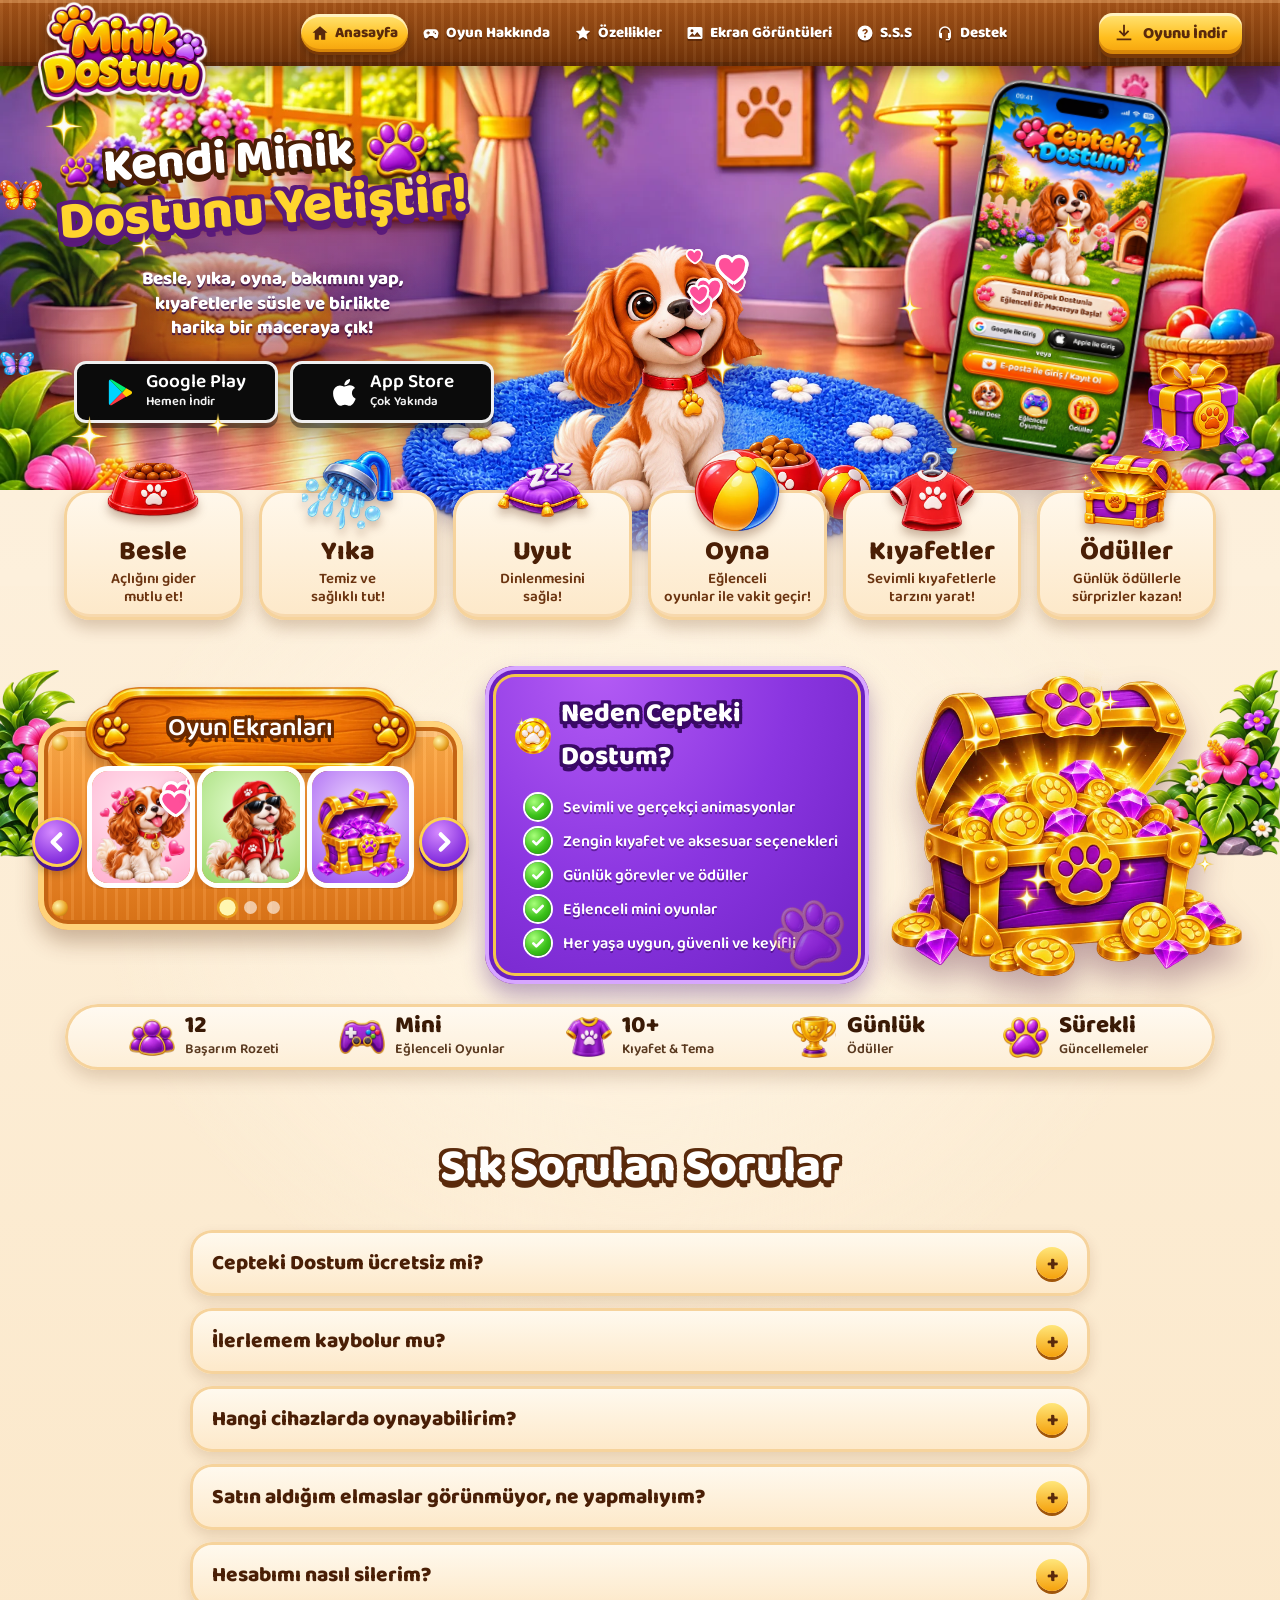
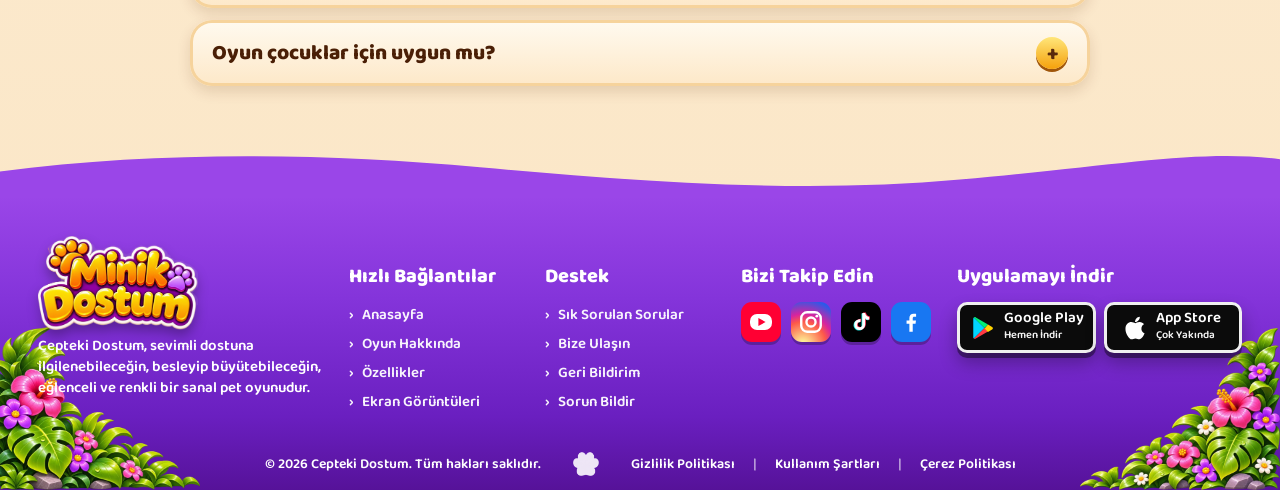
==== index.html @ 09ff892b "Cepteki Dostum tanıtım sitesini yayına al. Co-authored-by: Cursor <cursoragent@cursor.com>" ====
<!doctype html>
<html lang="tr">
<head>
<meta charset="utf-8">
<meta name="viewport" content="width=device-width, initial-scale=1, viewport-fit=cover">
<title>Cepteki Dostum – Kendi Minik Dostunu Yetiştir!</title>
<meta name="description" content="Cepteki Dostum: sevimli köpeğini besle, yıka, uyut, oyna; kıyafetlerle süsle, günlük ödüller kazan. Ücretsiz sanal evcil hayvan oyunu.">
<meta property="og:title" content="Cepteki Dostum – Kendi Minik Dostunu Yetiştir!">
<meta property="og:description" content="Besle, yıka, oyna, bakımını yap, kıyafetlerle süsle ve birlikte harika bir maceraya çık!">
<meta property="og:image" content="img/icon.png">
<meta name="theme-color" content="#84400f">
<link rel="icon" type="image/png" href="img/favicon.png">
<link rel="apple-touch-icon" href="img/apple-touch-icon.png">
<link rel="preload" href="fonts/Baloo2-ExtraBold.ttf" as="font" type="font/ttf" crossorigin>
<link rel="preload" href="img/room.webp" as="image">
<link rel="stylesheet" href="css/site.css">
</head>
<body data-page="home">
<header data-nav></header>

<main>
  <!-- ===== Kahraman ===== -->
  <section class="hero" id="anasayfa">
    <img class="fly" src="img/butterfly-orange.webp" alt="" style="top:22%;--t:24s">
    <img class="fly" src="img/butterfly-blue.webp" alt="" style="top:55%;--t:30s;--d:-13s;width:34px">
    <div class="wrap">
      <div class="hero-text">
        <h1 class="pop-in"><span class="l1 out"><img class="paw" src="img/st-paw.webp" alt="">Kendi Minik<img class="paws" src="img/st-paw.webp" alt=""></span><span class="l2 out">Dostunu Yetiştir!</span></h1>
        <p class="lead pop-in" style="--pd:.15s">Besle, yıka, oyna, bakımını yap,<br>kıyafetlerle süsle ve birlikte<br>harika bir maceraya çık!</p>
        <div class="stores pop-in" style="--pd:.3s" data-stores></div>
      </div>
      <div class="stage">
        <img class="rug pop-in" style="--pd:.1s" src="img/rug.webp" alt="">
        <div class="dog-w pop-in" style="--pd:.25s" data-depth="12" data-hearts><img class="dog" src="img/dog.webp" alt="Cepteki Dostum'un sevimli köpeği"></div>
        <img class="props pop-in" style="--pd:.4s" src="img/props.webp" alt="" data-depth="18">
        <div class="phone pm pop-in" style="--pd:.45s" data-depth="-10">
          <img class="scr on" src="img/ph-welcome.webp" alt="Cepteki Dostum karşılama ekranı">
          <img class="scr" src="img/ph-login.webp" alt="Giriş ekranı" loading="lazy">
          <img class="scr" src="img/ph-loading.webp" alt="Yükleme ekranı" loading="lazy">
          <img class="scr" src="img/ph-quests.webp" alt="Görevler ekranı" loading="lazy">
          <img class="scr" src="img/ph-daily.webp" alt="Günlük ödül ekranı" loading="lazy">
        </div>
        <img class="gift pop-in" style="--pd:.55s" src="img/gift.webp" alt="" data-depth="22">
        <i class="streak" style="right:3%;top:18%;--d:0s"></i><i class="streak" style="right:6%;top:40%;--d:1.2s"></i><i class="streak" style="right:1%;top:60%;--d:2.1s"></i>
      </div>
    </div>
    <div data-sparkles="8" style="position:absolute;inset:0;pointer-events:none;z-index:6"></div>
  </section>

  <div class="lower">
    <img class="deco l" src="img/deco-left.webp" alt="">
    <img class="deco r" src="img/deco-right.webp" alt="">

    <!-- ===== Özellikler ===== -->
    <section class="features" id="ozellikler">
      <div class="wrap">
        <article class="feat reveal" style="--rd:0s"><img src="img/f-feed.webp" alt=""><h3>Besle</h3><p>Açlığını gider<br>mutlu et!</p></article>
        <article class="feat reveal" style="--rd:.07s"><img src="img/f-wash.webp" alt=""><h3>Yıka</h3><p>Temiz ve<br>sağlıklı tut!</p></article>
        <article class="feat reveal" style="--rd:.14s"><img src="img/f-sleep.webp" alt=""><h3>Uyut</h3><p>Dinlenmesini<br>sağla!</p></article>
        <article class="feat reveal" style="--rd:.21s"><img src="img/f-play.webp" alt=""><h3>Oyna</h3><p>Eğlenceli<br>oyunlar ile vakit geçir!</p></article>
        <article class="feat reveal" style="--rd:.28s"><img src="img/f-outfit.webp" alt=""><h3>Kıyafetler</h3><p>Sevimli kıyafetlerle<br>tarzını yarat!</p></article>
        <article class="feat reveal" style="--rd:.35s"><img src="img/f-reward.webp" alt=""><h3>Ödüller</h3><p>Günlük ödüllerle<br>sürprizler kazan!</p></article>
      </div>
    </section>

    <!-- ===== Ekranlar + Neden + Sandık ===== -->
    <section class="mid" id="ekranlar">
      <div class="wrap">
        <div class="wood reveal">
          <i class="rivet" style="left:14px;top:14px"></i><i class="rivet" style="right:14px;top:14px"></i><i class="rivet" style="left:14px;bottom:14px"></i><i class="rivet" style="right:14px;bottom:14px"></i>
          <div class="wood-title"><span class="out">Oyun Ekranları</span></div>
          <div class="slider">
            <div class="slides">
              <div class="slide"><div class="card" style="--bg:radial-gradient(circle at 50% 35%,#ffe9f2,#ffb0cf)" data-hearts><img src="img/card-hearts.webp" alt="Mutlu dostun"></div></div>
              <div class="slide"><div class="card" style="--bg:radial-gradient(circle at 50% 35%,#e9ffd6,#9ad86a)"><img src="img/card-cool.webp" alt="Havalı kıyafetler"></div></div>
              <div class="slide"><div class="card" style="--bg:radial-gradient(circle at 50% 35%,#f0dcff,#9c4ff0)"><img src="img/card-gems.webp" alt="Elmas sandığı" style="object-position:50% 60%"></div></div>
              <div class="slide"><div class="card" style="--bg:radial-gradient(circle at 50% 35%,#fff3c8,#ffc23a)"><img src="img/props.webp" alt="Mama ve oyuncaklar" style="object-position:50% 70%"></div></div>
              <div class="slide"><div class="card" style="--bg:radial-gradient(circle at 50% 35%,#ffe2c8,#ff9a4a)"><img src="img/gift.webp" alt="Hediyeler" style="object-position:50% 60%"></div></div>
            </div>
          </div>
          <button class="arrow prev" aria-label="Önceki"></button><button class="arrow next" aria-label="Sonraki"></button>
          <div class="dots"></div>
        </div>
        <div class="why reveal" style="--rd:.12s" id="oyun">
          <h2 class="out"><img src="img/q-paw-on.webp" alt="">Neden Cepteki Dostum?</h2>
          <ul>
            <li><span class="check"></span>Sevimli ve gerçekçi animasyonlar</li>
            <li><span class="check"></span>Zengin kıyafet ve aksesuar seçenekleri</li>
            <li><span class="check"></span>Günlük görevler ve ödüller</li>
            <li><span class="check"></span>Eğlenceli mini oyunlar</li>
            <li><span class="check"></span>Her yaşa uygun, güvenli ve keyifli</li>
          </ul>
          <img class="bigpaw" src="img/st-paw.webp" alt="">
        </div>
        <div class="treasure reveal" style="--rd:.24s" data-coins>
          <div class="rays"></div>
          <img class="chest" src="img/big-chest.webp" alt="Altın ve elmas dolu sandık">
          <div data-sparkles="6" style="position:absolute;inset:0;z-index:3"></div>
        </div>
      </div>
    </section>

    <!-- ===== Sayılar ===== -->
    <section class="stats">
      <div class="bar reveal">
        <div class="stat"><img src="img/st-users.webp" alt=""><div><b>12</b><span>Başarım Rozeti</span></div></div>
        <div class="stat"><img src="img/st-games.webp" alt=""><div><b>Mini</b><span>Eğlenceli Oyunlar</span></div></div>
        <div class="stat"><img src="img/st-outfit.webp" alt=""><div><b>10+</b><span>Kıyafet &amp; Tema</span></div></div>
        <div class="stat"><img src="img/st-trophy.webp" alt=""><div><b>Günlük</b><span>Ödüller</span></div></div>
        <div class="stat"><img src="img/st-paw.webp" alt=""><div><b>Sürekli</b><span>Güncellemeler</span></div></div>
      </div>
    </section>

    <!-- ===== SSS ===== -->
    <section class="faq" id="sss">
      <div class="wrap">
        <h2 class="out reveal">Sık Sorulan Sorular</h2>
        <div class="faq-list">
          <div class="qa reveal"><button aria-expanded="false">Cepteki Dostum ücretsiz mi?<i>+</i></button><div class="ans"><div>Evet! Oyunu ücretsiz indirip oynayabilirsin. İstersen oyun içinden elmas paketleri satın alabilirsin; satın almak zorunlu değildir.</div></div></div>
          <div class="qa reveal"><button aria-expanded="false">İlerlemem kaybolur mu?<i>+</i></button><div class="ans"><div>Google, Apple veya e-posta ile giriş yaparsan ilerlemen buluta kaydedilir. Telefon değiştirsen bile aynı hesapla girince kaldığın yerden devam edersin.</div></div></div>
          <div class="qa reveal"><button aria-expanded="false">Hangi cihazlarda oynayabilirim?<i>+</i></button><div class="ans"><div>Cepteki Dostum iPhone, iPad ve Android telefon ile tabletlerde çalışır.</div></div></div>
          <div class="qa reveal"><button aria-expanded="false">Satın aldığım elmaslar görünmüyor, ne yapmalıyım?<i>+</i></button><div class="ans"><div>Oyunda Ayarlar &gt; Satın Alımları Geri Yükle'ye dokun. Sorun devam ederse <a href="destek.html">Destek</a> sayfasından bize yaz.</div></div></div>
          <div class="qa reveal"><button aria-expanded="false">Hesabımı nasıl silerim?<i>+</i></button><div class="ans"><div>Oyunda Ayarlar &gt; Hesabım &gt; Hesabımı Sil adımlarını izleyebilirsin. Ayrıntılar için <a href="hesap-silme.html">Hesap Silme</a> sayfasına bak.</div></div></div>
          <div class="qa reveal"><button aria-expanded="false">Oyun çocuklar için uygun mu?<i>+</i></button><div class="ans"><div>Oyun her yaşa uygun, şiddet içermeyen sevimli bir bakım oyunudur. Uygulama içi satın alımlar için ebeveyn denetimlerini telefon ayarlarından açabilirsin.</div></div></div>
        </div>
      </div>
    </section>
    <span id="indir"></span>
  </div>
</main>

<footer data-foot></footer>
<script src="js/site.js"></script>
<script>
document.querySelectorAll('.check').forEach((c) => { c.innerHTML = '<svg viewBox="0 0 24 24"><path fill="none" stroke="#fff" stroke-width="4" stroke-linecap="round" stroke-linejoin="round" d="m5 12.5 4.5 4.5L19 7.5"/></svg>'; });
document.querySelector('.arrow.prev').innerHTML = '<svg viewBox="0 0 24 24"><path fill="none" stroke="currentColor" stroke-width="4" stroke-linecap="round" stroke-linejoin="round" d="M15 5l-7 7 7 7"/></svg>';
document.querySelector('.arrow.next').innerHTML = '<svg viewBox="0 0 24 24"><path fill="none" stroke="currentColor" stroke-width="4" stroke-linecap="round" stroke-linejoin="round" d="m9 5 7 7-7 7"/></svg>';
</script>
</body>
</html>
---- css/site.css ----
/* Minik Dostum — tanıtım sitesi (tasarım görseline birebir). */
@font-face { font-family: 'Baloo'; font-weight: 800; font-display: swap; src: url(../fonts/Baloo2-ExtraBold.ttf) format('truetype'); }
@font-face { font-family: 'Baloo'; font-weight: 600; font-display: swap; src: url(../fonts/Baloo2-SemiBold.ttf) format('truetype'); }
:root { --brown: #6b3410; --brown2: #8a5a34; --purple: #7b2fd0; --shadow: 0 10px 24px rgba(90, 40, 5, .25); }
* { box-sizing: border-box; }
html { scroll-behavior: smooth; scroll-padding-top: 90px; }
html { overflow-x: hidden; } body { overflow-x: hidden; }
@supports (overflow: clip) { html { overflow-x: visible; } html, body { overflow-x: clip; } }
body { margin: 0; font-family: 'Baloo', system-ui, -apple-system, 'Segoe UI', sans-serif; font-weight: 600; color: var(--brown); overflow-x: hidden; -webkit-font-smoothing: antialiased;
  background: #fdf0dc; }
img { display: block; max-width: 100%; }
a { color: inherit; }
.wrap { width: min(1320px, 94vw); margin: 0 auto; position: relative; }
.out { color: #fff; --o: #4a1f06; --w: 3px;
  text-shadow: var(--w) 0 0 var(--o), calc(var(--w) * -1) 0 0 var(--o), 0 var(--w) 0 var(--o), 0 calc(var(--w) * -1) 0 var(--o), var(--w) var(--w) 0 var(--o), calc(var(--w) * -1) var(--w) 0 var(--o),
  var(--w) calc(var(--w) * -1) 0 var(--o), calc(var(--w) * -1) calc(var(--w) * -1) 0 var(--o), 0 calc(var(--w) * 2.2) 0 var(--o); }

/* ===== Üst menü ===== */
.nav { position: sticky; top: 0; z-index: 50; background: repeating-linear-gradient(90deg, rgba(255, 220, 170, .06) 0 3px, rgba(80, 30, 0, .07) 3px 9px), linear-gradient(#a8561a, #84400f 65%, #6c3009);
  box-shadow: 0 6px 16px rgba(60, 20, 0, .35), inset 0 -4px 0 rgba(0, 0, 0, .18), inset 0 3px 0 rgba(255, 200, 140, .35); }
.nav .wrap { display: flex; align-items: center; height: 66px; gap: 6px; }
.nav .logo-a { flex: none; width: 210px; height: 66px; position: relative; margin-right: 26px; }
.nav .logo { position: absolute; left: 0; top: 2px; width: 210px; filter: drop-shadow(0 6px 6px rgba(40, 10, 0, .45)); transition: transform .4s cubic-bezier(.34, 1.8, .64, 1); transform-origin: 30% 40%; animation: logoIn .9s cubic-bezier(.34, 1.56, .64, 1) backwards; }
.nav .logo-a:hover .logo { transform: rotate(-5deg) scale(1.07); }
.nav ul { display: flex; gap: 4px; list-style: none; margin: 0 auto; padding: 0; }
.nav li a { display: flex; align-items: center; gap: 8px; padding: 7px 16px; border-radius: 999px; text-decoration: none; color: #fff; font-size: 17px; font-weight: 800; white-space: nowrap;
  text-shadow: 0 2px 0 rgba(60, 20, 0, .55); transition: background .2s, transform .2s; }
.nav li a svg { width: 22px; height: 22px; flex: none; filter: drop-shadow(0 2px 0 rgba(60, 20, 0, .5)); }
.nav li a:hover { background: rgba(255, 230, 180, .16); transform: translateY(-2px); }
.nav li a.on { background: linear-gradient(#ffe67a, #ffbe1e 60%, #f5a10c); color: #5a2a0c; text-shadow: none; box-shadow: inset 0 3px 0 rgba(255, 255, 255, .55), inset 0 -3px 0 rgba(160, 80, 0, .35), 0 3px 0 #7a3a08, 0 6px 10px rgba(0, 0, 0, .25); }
.nav li a.on svg { filter: none; }
.btn-dl { display: inline-flex; align-items: center; gap: 8px; padding: 8px 22px; border-radius: 14px; text-decoration: none; font-size: 19px; font-weight: 800; color: #5a2a0c; white-space: nowrap;
  background: linear-gradient(#ffe67a, #ffbe1e 60%, #f5a10c); box-shadow: inset 0 3px 0 rgba(255, 255, 255, .55), inset 0 -4px 0 rgba(160, 80, 0, .35), 0 4px 0 #7a3a08, 0 8px 12px rgba(0, 0, 0, .3);
  transition: transform .2s; animation: pulse 2.4s ease-in-out infinite; }
.btn-dl svg { width: 22px; height: 22px; }
.btn-dl:hover { transform: translateY(-3px); }
.menu-btn { display: none; margin-left: 8px; width: 48px; height: 48px; border: 0; border-radius: 14px; background: rgba(255, 230, 180, .2); color: #fff; cursor: pointer; }
.menu-btn svg { width: 28px; height: 28px; }

/* ===== Kahraman ===== */
.hero { position: relative; height: clamp(520px, 40vw, 600px); background: #b78ad6 url(../img/room.webp) center bottom / cover no-repeat; overflow: hidden; }
.hero::after { content: ''; position: absolute; left: 0; right: 0; bottom: 0; height: 90px; background: linear-gradient(transparent, #fdf0dc 85%); pointer-events: none; z-index: 4; }
.hero::before { content: ''; position: absolute; inset: 0; background: radial-gradient(ellipse 40% 55% at 22% 45%, rgba(70, 20, 90, .35), transparent 70%); pointer-events: none; }
.hero .wrap { height: 100%; }
.hero-text { position: absolute; left: 1%; top: 9%; width: 40%; z-index: 6; }
.hero h1 { margin: 0; line-height: .95; transform: rotate(-4deg); transform-origin: left; font-size: clamp(40px, 4.2vw, 64px); }
.hero h1 .l1 { display: flex; align-items: center; gap: 10px; --w: 3px; }
.hero h1 .l1 .paw { width: .7em; animation: wiggle 2.4s ease-in-out infinite; filter: drop-shadow(0 3px 0 #4a1f06); }
.hero h1 .l1 .paws { width: 1.3em; margin-left: 4px; animation: wiggle 2.4s ease-in-out .6s infinite; filter: drop-shadow(0 3px 0 #4a1f06); }
.hero h1 .l2 { display: block; color: #ffd52e; --o: #5a1a7a; --w: 4px; font-size: 1.12em; margin-left: -.1em; background: linear-gradient(#fff36b, #ffc21a 60%, #ff9e0a); -webkit-background-clip: text; background-clip: text; position: relative; }
.hero p.lead { font-size: clamp(17px, 1.45vw, 22px); line-height: 1.32; margin: 22px 0 22px 6%; color: #fff; font-weight: 800; text-align: center; max-width: 82%;
  text-shadow: 0 2px 0 rgba(60, 15, 70, .85), 0 0 12px rgba(60, 15, 70, .6); }
.stores { display: flex; gap: 16px; flex-wrap: wrap; }
.hero .stores { margin-left: 2%; }
.store { display: inline-flex; align-items: center; gap: 12px; padding: 8px 22px 8px 16px; min-width: 190px; border-radius: 12px; background: #0b0b0b; color: #fff; text-decoration: none;
  border: 3px solid #f0f0f0; box-shadow: 0 5px 0 rgba(0, 0, 0, .4), 0 10px 18px rgba(0, 0, 0, .3); transition: transform .25s cubic-bezier(.34, 1.8, .64, 1); }
.store:hover { transform: translateY(-4px) scale(1.04); }
.store svg { width: 36px; height: 36px; flex: none; }
.store b { display: block; font-size: 24px; line-height: 1; font-weight: 600; }
.store small { display: block; font-size: 16px; font-weight: 600; opacity: .95; }

.stage { position: absolute; left: 22%; right: 0; top: 0; bottom: 0; }
.rug { position: absolute; left: 6%; width: 58%; bottom: 7%; z-index: 1; filter: drop-shadow(0 8px 10px rgba(40, 20, 80, .35)); }
.dog-w { position: absolute; left: 25%; width: 23%; bottom: 13%; z-index: 3; }
.dog-w .dog { width: 100%; animation: dogBob 3s ease-in-out infinite; transform-origin: 50% 100%; filter: drop-shadow(0 16px 12px rgba(60, 20, 40, .35)); }
.props { position: absolute; left: 44%; width: 18%; bottom: 11%; z-index: 4; animation: bob 3.4s ease-in-out .5s infinite; filter: drop-shadow(0 8px 6px rgba(60, 20, 0, .3)); }
.heart { position: absolute; color: #ff4f9a; pointer-events: none; animation: heartUp 3.2s ease-in infinite; filter: drop-shadow(0 0 0 #fff) drop-shadow(0 3px 3px rgba(150, 0, 60, .3)); z-index: 5; }
.heart svg { width: 100%; height: 100%; stroke: #fff; stroke-width: 2px; }
.phone { position: absolute; right: 13%; top: 7%; width: 19%; aspect-ratio: 9 / 18.5; border-radius: 34px; padding: 8px; z-index: 5;
  background: linear-gradient(145deg, #e6e6ee, #9a9aa8 40%, #ffffff 55%, #8a8a98); box-shadow: 0 30px 40px rgba(40, 10, 40, .45); animation: phoneFloat 5s ease-in-out infinite; }
.phone::before { content: ''; position: absolute; top: 15px; left: 50%; width: 32%; height: 15px; margin-left: -16%; border-radius: 999px; background: #000; z-index: 3; }
.phone .screen { position: relative; width: 100%; height: 100%; border-radius: 27px; overflow: hidden; background: #000; border: 4px solid #111; }
.phone .shine { position: absolute; inset: 8px; border-radius: 27px; background: linear-gradient(115deg, rgba(255, 255, 255, .3), transparent 32%); pointer-events: none; z-index: 4; }
.scr { position: absolute; inset: 0; opacity: 0; transition: opacity .8s; background: url(../img/room.webp) 54% 100% / auto 100%; }
.scr.on { opacity: 1; }
.scr .top { position: absolute; left: 5%; right: 5%; top: 7%; display: flex; gap: 4%; }
.scr .top i { flex: 1; height: 15px; border-radius: 999px; background: linear-gradient(#a35a1e, #6f3510); box-shadow: inset 0 0 0 2px #ffc85a; }
.scr .top i:first-child { flex: .5; background: linear-gradient(#5aa8ff, #2a6ad0); }
.scr .sdog { position: absolute; left: 22%; width: 56%; top: 30%; animation: dogBob 3s ease-in-out infinite; }
.scr .side { position: absolute; top: 18%; display: grid; gap: 6px; }
.scr .side.l { left: 4%; } .scr .side.r { right: 4%; }
.scr .side i { width: 28px; height: 28px; border-radius: 9px; background: #fff8e8 center / 80% no-repeat; box-shadow: 0 0 0 2px #e8862a; }
.scr .needs { position: absolute; left: 4%; right: 4%; bottom: 19%; display: grid; grid-template-columns: repeat(4, 1fr); gap: 3%; }
.scr .needs i { height: 22px; border-radius: 8px; background: #fff8e8; box-shadow: inset 0 -8px 0 var(--c); }
.scr .acts { position: absolute; left: 4%; right: 4%; bottom: 7%; display: grid; grid-template-columns: repeat(4, 1fr); gap: 3%; }
.scr .acts i { aspect-ratio: 1.1; border-radius: 10px; background: var(--c) center / 72% no-repeat; box-shadow: inset 0 -3px 0 rgba(0, 0, 0, .25), 0 0 0 2px #fff; }
.scr .bar { position: absolute; left: 0; right: 0; bottom: 0; height: 6%; background: linear-gradient(#a35a1e, #6f3510); }
.scr.alt { background: radial-gradient(#b36cf5, #4a1590); }
.scr.alt img { position: absolute; left: 10%; width: 80%; top: 30%; animation: bob 2.6s ease-in-out infinite; }
.gift { position: absolute; right: 1%; bottom: 13%; width: 11%; z-index: 5; animation: giftWiggle 3.2s ease-in-out infinite; transform-origin: 50% 90%; filter: drop-shadow(0 12px 10px rgba(60, 10, 60, .35)); }
.fly { position: absolute; width: 42px; z-index: 6; pointer-events: none; animation: flyAcross var(--t, 20s) linear var(--d, 0s) infinite; }
.sparkle { position: absolute; width: 26px; pointer-events: none; z-index: 6; animation: twinkle var(--t, 2.4s) ease-in-out var(--d, 0s) infinite; }
.streak { position: absolute; width: 70px; height: 10px; border-radius: 999px; background: linear-gradient(90deg, transparent, #fff6b0, #ffd23a); transform: rotate(-35deg); opacity: 0; animation: streak 3s ease-out var(--d) infinite; z-index: 5; pointer-events: none; }

/* ===== Alt bölüm zemini ===== */
.lower { position: relative; background: radial-gradient(ellipse 60% 50% at 50% 30%, #fff6e6, transparent 70%), linear-gradient(#fdf0dc, #fbe7c8); padding-bottom: 60px; }
.lower .deco { position: absolute; pointer-events: none; z-index: 1; animation: sway 6s ease-in-out infinite; }
.lower .deco.l { left: -40px; top: 120px; width: 230px; transform-origin: 0 100%; }
.lower .deco.r { right: -40px; top: 120px; width: 230px; transform-origin: 100% 100%; animation-delay: -3s; }

/* ===== Özellik kartları ===== */
.features { position: relative; z-index: 7; margin-top: -78px; }
.features .wrap { display: grid; grid-template-columns: repeat(6, 1fr); gap: 16px; width: min(1280px, 90vw); }
.feat { position: relative; padding: 48px 10px 14px; text-align: center; border-radius: 26px; background: linear-gradient(#fff8ec, #fde8c8);
  box-shadow: inset 0 0 0 3px #f6d39c, inset 0 -6px 0 rgba(220, 150, 60, .2), 0 8px 16px rgba(90, 40, 5, .22); transition: transform .35s cubic-bezier(.34, 1.8, .64, 1), box-shadow .3s; }
.feat:hover { transform: translateY(-10px) rotate(-1.5deg); box-shadow: inset 0 0 0 3px #ffb43a, 0 18px 28px rgba(90, 40, 5, .3); }
.feat img { position: absolute; left: 50%; top: -42px; width: 92px; height: 84px; object-fit: contain; transform: translateX(-50%); filter: drop-shadow(0 6px 5px rgba(80, 30, 0, .3)); transition: transform .4s cubic-bezier(.34, 1.8, .64, 1); }
.feat:nth-child(odd) img { animation: bob 3s ease-in-out infinite; }
.feat:nth-child(even) img { animation: bob 3s ease-in-out -1.5s infinite; }
.feat:hover img { transform: translateX(-50%) scale(1.2) rotate(-8deg); }
.feat h3 { margin: 0; font-size: 27px; line-height: 1.05; color: #4a1f06; }
.feat p { margin: 4px 0 0; font-size: 15px; line-height: 1.2; color: #6b3410; }

/* ===== Ekranlar + Neden + Sandık ===== */
.mid { position: relative; z-index: 3; padding: 50px 0 16px; }
.mid .wrap { display: grid; grid-template-columns: 1.03fr .93fr .85fr; gap: 22px; align-items: center; width: min(1360px, 94vw); }
.wood { position: relative; padding: 44px 22px 16px; border-radius: 30px;
  background: repeating-linear-gradient(90deg, rgba(255, 220, 170, .1) 0 3px, rgba(120, 50, 0, .06) 3px 11px), linear-gradient(#ffb04e, #f08a2a 60%, #db7418);
  box-shadow: inset 0 0 0 6px #ffd27a, inset 0 0 0 10px #c46514, inset 0 6px 0 10px rgba(255, 255, 255, .25), 0 12px 22px rgba(90, 40, 5, .3); }
.wood .rivet { position: absolute; width: 16px; height: 16px; border-radius: 50%; background: radial-gradient(circle at 35% 35%, #fff6b0, #e8a020 60%, #9a5a08); }
.wood-title { position: absolute; left: 50%; top: -34px; width: min(420px, 78%); aspect-ratio: 900 / 234; transform: translateX(-50%); background: url(../img/sign.webp) center / 100% 100% no-repeat;
  display: flex; align-items: center; justify-content: center; filter: drop-shadow(0 6px 6px rgba(80, 30, 0, .3)); }
.wood-title span { font-size: clamp(22px, 2vw, 30px); color: #fff; --o: #6a2a00; padding-bottom: 4px; }
.slider { position: relative; overflow: hidden; border-radius: 18px; margin: 0 26px; }
.slides { display: flex; transition: transform .6s cubic-bezier(.65, 0, .35, 1); }
.slide { flex: 0 0 33.333%; padding: 6px; }
.slide .card { aspect-ratio: 4 / 4.6; border-radius: 16px; overflow: hidden; position: relative; box-shadow: 0 0 0 5px #fff, 0 6px 10px rgba(80, 30, 0, .3); background: var(--bg); display: flex; align-items: flex-end; justify-content: center; }
.slide .card img { width: 92%; height: 92%; object-fit: contain; object-position: 50% 100%; transition: transform .4s cubic-bezier(.34, 1.8, .64, 1); }
.slide .card:hover img { transform: scale(1.08) rotate(-3deg); }
.arrow { position: absolute; top: 46%; width: 50px; height: 50px; border: 0; border-radius: 50%; cursor: pointer; z-index: 3; color: #fff;
  background: radial-gradient(circle at 40% 30%, #d58aff, #8a35e0 60%, #6a1fc0); box-shadow: inset 0 0 0 3px #ffd34d, 0 4px 0 #4a1590, 0 6px 10px rgba(0, 0, 0, .25); transition: transform .2s; display: grid; place-items: center; }
.arrow:hover { transform: scale(1.12); }
.arrow svg { width: 26px; height: 26px; }
.arrow.prev { left: -6px; } .arrow.next { right: -6px; }
.dots { display: flex; justify-content: center; gap: 10px; margin-top: 12px; }
.dots button { width: 13px; height: 13px; border: 0; border-radius: 50%; padding: 0; background: rgba(255, 255, 255, .6); cursor: pointer; transition: transform .2s, background .2s; }
.dots button.on { background: #fff6b0; box-shadow: 0 0 0 2px #e8a020; transform: scale(1.25); }

.why { position: relative; padding: 26px 30px 24px; border-radius: 30px; color: #fff; overflow: hidden;
  background: radial-gradient(ellipse at 30% 0%, #b45cf5, #8a35e0 50%, #6a1fc0);
  box-shadow: inset 0 0 0 4px #d7a6ff, inset 0 0 0 8px #6a1fc0, inset 0 0 0 11px #f4c64a, 0 12px 22px rgba(70, 20, 120, .35); }
.why h2 { display: flex; align-items: center; justify-content: center; gap: 10px; margin: 0 0 12px; font-size: clamp(24px, 2.1vw, 32px); --o: #3a0a66; }
.why h2 img { width: 36px; animation: wiggle 2.6s ease-in-out infinite; }
.why ul { list-style: none; margin: 0; padding: 0 0 0 10px; }
.why li { display: flex; align-items: center; gap: 12px; padding: 4px 0; font-size: clamp(16px, 1.35vw, 20px); text-shadow: 0 2px 0 rgba(50, 0, 90, .5); }
.check { flex: none; width: 26px; height: 26px; border-radius: 50%; display: grid; place-items: center; background: radial-gradient(circle at 35% 30%, #a8ff7a, #3cc21a 55%, #1f8f08); box-shadow: 0 0 0 2px #fff, 0 2px 0 rgba(0, 0, 0, .3); }
.check svg { width: 16px; height: 16px; }
.why .bigpaw { position: absolute; right: 22px; bottom: 16px; width: 74px; opacity: .3; transform: rotate(-18deg); animation: wiggle 4s ease-in-out infinite; }
.treasure { position: relative; justify-self: center; width: 100%; }
.treasure .chest { width: 100%; position: relative; z-index: 2; filter: drop-shadow(0 18px 16px rgba(80, 20, 60, .35)); animation: chestShake 4.5s ease-in-out infinite; transform-origin: 50% 90%; }
.treasure .rays { position: absolute; left: 10%; right: 10%; top: -5%; aspect-ratio: 1; border-radius: 50%; z-index: 1;
  background: conic-gradient(rgba(255, 220, 90, 0) 0 8deg, rgba(255, 220, 90, .45) 8deg 16deg, rgba(255, 220, 90, 0) 16deg 30deg);
  -webkit-mask: radial-gradient(circle, #000 18%, transparent 68%); mask: radial-gradient(circle, #000 18%, transparent 68%); animation: spin 18s linear infinite; }
.coin-pop { position: absolute; width: 40px; z-index: 3; opacity: 0; animation: coinUp 2.6s ease-out var(--d) infinite; }

/* ===== Sayılar ===== */
.stats { position: relative; z-index: 3; padding: 10px 0 40px; }
.stats .bar { display: grid; grid-template-columns: repeat(5, 1fr); gap: 8px; width: min(1150px, 90vw); margin: 0 auto; padding: 10px 34px; border-radius: 999px;
  background: linear-gradient(#fffaf2, #fdeed6); box-shadow: inset 0 0 0 3px #f6d39c, 0 8px 18px rgba(90, 40, 5, .18); }
.stat { display: flex; align-items: center; justify-content: center; gap: 10px; }
.stat img { width: 46px; height: 42px; object-fit: contain; transition: transform .4s cubic-bezier(.34, 1.8, .64, 1); }
.stat:hover img { transform: scale(1.25) rotate(-10deg); }
.stat b { display: block; font-size: 24px; line-height: 1; color: #3a1a06; font-weight: 800; }
.stat span { display: block; font-size: 14px; color: #5a3a20; }

/* ===== SSS ===== */
.faq { position: relative; z-index: 3; padding: 20px 0 50px; }
.faq h2, .page h1 { text-align: center; font-size: clamp(34px, 3.6vw, 50px); margin: 0 0 26px; --o: #5a2a0c; }
.faq-list { max-width: 900px; margin: 0 auto; display: grid; gap: 12px; }
.qa { border-radius: 22px; background: linear-gradient(#fffaf0, #fde8c8); box-shadow: inset 0 0 0 3px #f6d39c, 0 6px 14px rgba(90, 40, 5, .14); overflow: hidden; }
.qa button { width: 100%; display: flex; align-items: center; gap: 14px; padding: 16px 22px; border: 0; background: none; cursor: pointer; font: inherit; font-size: 21px; color: #4a1f06; text-align: left; font-weight: 800; }
.qa button i { margin-left: auto; flex: none; width: 32px; height: 32px; border-radius: 50%; display: grid; place-items: center; background: linear-gradient(#ffe67a, #f5a10c); box-shadow: 0 3px 0 #a0560a; transition: transform .35s; font-style: normal; color: #5a2a0c; }
.qa.open button i { transform: rotate(45deg); }
.qa .ans { display: grid; grid-template-rows: 0fr; transition: grid-template-rows .4s ease; }
.qa.open .ans { grid-template-rows: 1fr; }
.qa .ans > div { overflow: hidden; padding: 0 22px; font-size: 18px; line-height: 1.5; color: var(--brown2); }
.qa.open .ans > div { padding-bottom: 18px; }

/* ===== Alt kısım ===== */
.foot { position: relative; color: #fff; background: linear-gradient(#9a46e8 0, #8434da 35%, #6a1fc0 75%, #561299); padding: 64px 0 14px; margin-top: 0; }
.foot::before { content: ''; position: absolute; left: 0; right: 0; background-color: transparent; top: -45px; height: 47px;
  background: url("data:image/svg+xml,%3Csvg xmlns='http://www.w3.org/2000/svg' viewBox='0 0 1440 46' preserveAspectRatio='none'%3E%3Cpath d='M0 46V20C180 0 360 2 540 16s360 26 540 12 270-30 360-20v38z' fill='%239a46e8'/%3E%3C/svg%3E") center / 100% 100%; }
.foot .flw { position: absolute; bottom: 0; width: 200px; pointer-events: none; animation: sway 6s ease-in-out infinite; }
.foot .flw.l { left: -30px; transform-origin: 0 100%; } .foot .flw.r { right: -30px; transform-origin: 100% 100%; animation-delay: -3s; }
.foot .cols { display: grid; grid-template-columns: 1.6fr 1fr 1fr 1fr 1.3fr; gap: 26px; position: relative; z-index: 2; }
.foot .flogo { width: 160px; margin: -24px 0 6px; filter: drop-shadow(0 6px 6px rgba(0, 0, 0, .3)); }
.foot p { margin: 0; font-size: 15px; line-height: 1.4; }
.foot h4 { margin: 0 0 10px; font-size: 20px; }
.foot ul { list-style: none; margin: 0; padding: 0; display: grid; gap: 4px; }
.foot ul a { text-decoration: none; font-size: 15px; transition: opacity .2s, transform .2s; display: inline-block; opacity: .95; }
.foot ul a::before { content: '›'; margin-right: 8px; }
.foot ul a:hover { transform: translateX(4px); opacity: 1; }
.foot .stores { gap: 10px; flex-wrap: nowrap; }
.foot .store { min-width: 0; padding: 6px 12px 6px 10px; border-radius: 10px; gap: 8px; }
.foot .store b { font-size: 16px; } .foot .store small { font-size: 12px; } .foot .store svg { width: 26px; height: 26px; }
.socials { display: flex; gap: 10px; }
.socials a { width: 40px; height: 40px; border-radius: 11px; display: grid; place-items: center; transition: transform .25s cubic-bezier(.34, 1.8, .64, 1); box-shadow: 0 3px 0 rgba(0, 0, 0, .25); }
.socials a:hover { transform: translateY(-4px) rotate(-6deg); }
.socials svg { width: 24px; height: 24px; }
.socials .yt { background: #ff1e1e; } .socials .ig { background: linear-gradient(45deg, #ffb33a, #ff2e7a 50%, #8a3aff); } .socials .tt { background: #111; } .socials .fb { background: #1877f2; }
.socials-note { font-size: 13px; opacity: .8; }
.legal { display: flex; justify-content: center; align-items: center; flex-wrap: wrap; gap: 6px 18px; margin-top: 26px; padding-top: 12px; font-size: 14px; position: relative; z-index: 2; }
.legal a { text-decoration: none; } .legal a:hover { text-decoration: underline; }
.legal .sep { opacity: .6; }
.legal .pawmark { width: 26px; filter: brightness(0) invert(1); opacity: .9; margin: 0 14px; }

/* ===== Metin sayfaları ===== */
.page { padding: 50px 0 30px; }
.page .doc { max-width: 900px; margin: 0 auto; padding: 44px 50px; border-radius: 32px; background: linear-gradient(#fffaf2, #fff3df); box-shadow: inset 0 0 0 4px #f6d39c, inset 0 0 0 8px #e8862a, var(--shadow); font-size: 18px; line-height: 1.65; color: #5a3a20; }
.page .doc h2 { font-size: 26px; margin: 32px 0 8px; color: #6b3410; display: flex; align-items: center; gap: 10px; }
.page .doc h2::before { content: ''; width: 26px; height: 26px; flex: none; background: url(../img/q-paw-on.webp) center / contain no-repeat; }
.page .doc h2:first-of-type { margin-top: 0; }
.page .doc .meta { text-align: center; color: var(--brown2); margin: -10px 0 30px; font-size: 17px; }
.page .hero-ic { display: block; width: 120px; margin: 0 auto 10px; animation: bob 3s ease-in-out infinite; filter: drop-shadow(0 10px 8px rgba(80, 30, 0, .3)); }
.page .card-row { display: grid; grid-template-columns: repeat(3, 1fr); gap: 18px; margin: 10px 0 30px; }
.page .mini { text-align: center; padding: 22px 16px; border-radius: 24px; background: #fff; box-shadow: inset 0 0 0 3px #f6d39c; text-decoration: none; transition: transform .3s cubic-bezier(.34, 1.8, .64, 1); }
.page .mini:hover { transform: translateY(-6px); }
.page .mini img { width: 70px; margin: 0 auto 8px; }
.page .mini b { display: block; font-size: 21px; color: #6b3410; }
.page .mini span { font-size: 15px; color: var(--brown2); }
.page .steps { counter-reset: s; list-style: none; padding: 0; }
.page .steps li { counter-increment: s; position: relative; padding: 12px 16px 12px 66px; margin: 10px 0; border-radius: 20px; background: #fff; box-shadow: inset 0 0 0 3px #f6d39c; }
.page .steps li::before { content: counter(s); position: absolute; left: 14px; top: 50%; width: 38px; height: 38px; margin-top: -19px; border-radius: 50%; display: grid; place-items: center; color: #fff; font-weight: 800; background: linear-gradient(#c06cff, #7b2fd0); box-shadow: 0 3px 0 #4a1590; }
.mail-btn { display: inline-flex; align-items: center; gap: 10px; margin: 6px 0; padding: 14px 28px; border-radius: 999px; text-decoration: none; color: #fff; font-size: 22px; font-weight: 800;
  background: linear-gradient(#7ff05a, #2fa80f); box-shadow: inset 0 3px 0 rgba(255, 255, 255, .5), 0 5px 0 #1b6a08, 0 8px 14px rgba(0, 0, 0, .2); text-shadow: 0 2px 0 #1b6a08; transition: transform .2s; }
.mail-btn:hover { transform: translateY(-3px) scale(1.03); }

/* ===== Animasyonlar ===== */
.reveal { opacity: 0; transform: translateY(40px) scale(.95); transition: opacity .7s ease, transform .8s cubic-bezier(.34, 1.4, .64, 1); transition-delay: var(--rd, 0s); }
.reveal.in { opacity: 1; transform: none; }
.pop-in { animation: popIn .8s cubic-bezier(.34, 1.56, .64, 1) var(--pd, 0s) backwards; }
@keyframes logoIn { from { transform: scale(.3) rotate(-20deg); opacity: 0; } to { transform: none; opacity: 1; } }
@keyframes pulse { 0%, 100% { scale: 1; } 50% { scale: 1.05; } }
@keyframes dogBob { 0%, 100% { transform: translateY(0) scaleY(1); } 40% { transform: translateY(-10px) scaleY(1.02) rotate(1deg); } 60% { transform: translateY(-10px) rotate(-1deg); } 85% { transform: translateY(0) scaleY(.98); } }
@keyframes bob { 0%, 100% { transform: translateY(0); } 50% { transform: translateY(-9px); } }
@keyframes heartUp { 0% { transform: translateY(0) scale(.4); opacity: 0; } 15% { opacity: 1; transform: translateY(-8px) scale(1); } 100% { transform: translateY(-150px) translateX(var(--x, 20px)) scale(.8); opacity: 0; } }
@keyframes phoneFloat { 0%, 100% { transform: rotate(9deg) translateY(0); } 50% { transform: rotate(7deg) translateY(-12px); } }
@keyframes giftWiggle { 0%, 60%, 100% { transform: none; } 66% { transform: rotate(-8deg) scale(1.05, .95); } 74% { transform: rotate(6deg) translateY(-14px); } 82% { transform: rotate(-3deg); } }
@keyframes sway { 0%, 100% { transform: rotate(-2deg); } 50% { transform: rotate(2.5deg); } }
@keyframes flyAcross { 0% { transform: translate(-10vw, 0) rotate(8deg); } 25% { transform: translate(25vw, -40px) rotate(-6deg); } 50% { transform: translate(55vw, 20px) rotate(8deg); } 75% { transform: translate(80vw, -30px) rotate(-6deg); } 100% { transform: translate(110vw, 0) rotate(8deg); } }
@keyframes twinkle { 0%, 100% { transform: scale(.2) rotate(0); opacity: 0; } 50% { transform: scale(1) rotate(40deg); opacity: 1; } }
@keyframes wiggle { 0%, 100% { transform: rotate(-10deg); } 50% { transform: rotate(12deg) scale(1.1); } }
@keyframes chestShake { 0%, 70%, 100% { transform: none; } 75% { transform: rotate(-3deg) scale(1.03); } 80% { transform: rotate(3deg) scale(1.03); } 85% { transform: rotate(-1.5deg); } }
@keyframes spin { to { transform: rotate(360deg); } }
@keyframes coinUp { 0% { transform: translate(0, 0) scale(.4) rotate(0); opacity: 0; } 15% { opacity: 1; } 100% { transform: translate(var(--x), -170px) scale(1) rotate(260deg); opacity: 0; } }
@keyframes popIn { from { transform: scale(.4) translateY(40px); opacity: 0; } to { transform: none; opacity: 1; } }
@keyframes streak { 0% { opacity: 0; translate: 0 0; } 20% { opacity: 1; } 60%, 100% { opacity: 0; translate: 60px -40px; } }

/* ===== Tablet ===== */
@media (max-width: 1150px) {
  .nav ul { display: none; }
  .nav.open ul { display: grid; position: absolute; top: 66px; left: 0; right: 0; padding: 16px 4vw 22px; gap: 6px; background: linear-gradient(#84400f, #6c3009); box-shadow: 0 12px 20px rgba(0, 0, 0, .3); }
  .menu-btn { display: grid; place-items: center; }
  .nav .btn-dl { margin-left: auto; }
  .hero { height: auto; padding-bottom: 90px; }
  .hero .wrap { height: auto; display: grid; grid-template-columns: 1fr 1fr; align-items: center; padding-top: 40px; }
  .hero-text { position: relative; left: auto; top: auto; width: auto; }
  .stage { position: relative; left: auto; height: 420px; }
  .phone { display: none; }
  .rug { left: 0; width: 100%; bottom: 0; }
  .dog-w { left: 22%; width: 44%; bottom: 8%; }
  .props { left: 60%; width: 34%; bottom: 4%; }
  .gift { width: 22%; right: 0; bottom: 40%; }
  .features .wrap { grid-template-columns: repeat(3, 1fr); row-gap: 60px; }
  .mid .wrap { grid-template-columns: 1fr 1fr; }
  .treasure { grid-column: 1 / -1; max-width: 420px; }
  .stats .bar { grid-template-columns: repeat(3, 1fr); border-radius: 30px; row-gap: 16px; padding: 16px; }
  .foot .cols { grid-template-columns: 1fr 1fr 1fr; }
  .foot .cols > :first-child { grid-column: 1 / -1; }
}
/* ===== Telefon ===== */
@media (max-width: 700px) {
  .nav .wrap { height: 60px; }
  .nav .logo-a { width: 140px; height: 60px; }
  .nav .logo { width: 140px; }
  .nav.open ul { top: 60px; }
  .btn-dl { padding: 8px 12px; font-size: 16px; }
  .btn-dl span { display: none; }
  .hero .wrap { grid-template-columns: 1fr; padding-top: 30px; text-align: center; }
  .hero h1 { transform: rotate(-3deg); transform-origin: center; }
  .hero h1 .l1 { justify-content: center; }
  .hero p.lead { margin: 16px auto; max-width: 100%; }
  .hero .stores { justify-content: center; margin: 0; }
  .store { min-width: 0; }
  .stage { height: 340px; }
  .features .wrap { grid-template-columns: repeat(2, 1fr); gap: 56px 14px; }
  .mid .wrap { grid-template-columns: 1fr; gap: 56px; }
  .slide { flex-basis: 50%; }
  .stats .bar { grid-template-columns: repeat(2, 1fr); }
  .foot .cols { grid-template-columns: 1fr 1fr; }
  .foot .stores { flex-wrap: wrap; }
  .lower .deco { width: 140px; }
  .page .doc { padding: 30px 22px; font-size: 17px; }
  .page .card-row { grid-template-columns: 1fr; }
}
@media (prefers-reduced-motion: reduce) { *, *::before, *::after { animation: none !important; transition: none !important; } .reveal { opacity: 1; transform: none; } }

/* --- ince ayarlar --- */
.phone.pop-in { animation: popIn .8s cubic-bezier(.34, 1.56, .64, 1) .45s backwards, phoneFloat 5s ease-in-out 1.3s infinite; transform: rotate(9deg); }
.gift.pop-in { animation: popIn .8s cubic-bezier(.34, 1.56, .64, 1) .55s backwards, giftWiggle 3.2s ease-in-out 1.4s infinite; }
.props.pop-in { animation: popIn .8s cubic-bezier(.34, 1.56, .64, 1) .4s backwards, bob 3.4s ease-in-out 1.2s infinite; }
.hero-text { top: 15%; width: 46%; left: 2%; }
.hero h1 { font-size: clamp(36px, 3.7vw, 58px); }
.hero h1 .l2 { white-space: nowrap; }
.hero h1 .paw, .hero h1 .paws { filter: hue-rotate(55deg) saturate(1.3) brightness(1.15) drop-shadow(0 3px 0 #4a1f06); }
.hero p.lead { margin: 18px 0 20px 3%; max-width: 70%; }
.stage { left: 30%; }
.rug { left: 0; width: 66%; bottom: 6%; }
.dog-w { left: 18%; width: 25%; bottom: 13%; }
.props { left: 38%; width: 18%; bottom: 9%; }
.phone { right: 10%; top: 4%; width: 22%; }
.gift { right: 0; bottom: 16%; width: 14%; }
.features { margin-top: -96px; }
.mid { padding: 46px 0 10px; }
.why li { white-space: nowrap; font-size: clamp(15px, 1.25vw, 19px); }
.lower .deco.l, .lower .deco.r { top: 180px; }
@media (max-width: 1150px) {
  .hero-text { width: auto; left: auto; top: auto; }
  .stage { left: auto; }
  .rug { left: 0; width: 100%; } .dog-w { left: 24%; width: 42%; } .props { left: 58%; width: 34%; }
  .why li { white-space: normal; }
}
@media (max-width: 700px) { .hero h1 .l2 { white-space: normal; } .hero p.lead { max-width: 100%; margin: 14px auto; } }

.store b, .store small { white-space: nowrap; }
@media (min-width: 1151px) { .foot .cols { grid-template-columns: 1.5fr .9fr .9fr .9fr 1.5fr; } .gift { right: -1%; bottom: 26%; width: 13%; z-index: 6; } .phone { right: 11%; } }
@media (max-width: 700px) { .lower .deco { display: none; } .foot .flw { width: 110px; } .foot .cols > :last-child { grid-column: 1 / -1; } }

/* =====================================================================
   MOBİL ÖZEL TASARIM (≤ 700px) — dokunmatik, kayan şeritler, yapışkan indir çubuğu
   ===================================================================== */
html { -webkit-tap-highlight-color: transparent; }
.mob-dl, .swipe-hint, .nav-dim { display: none; }
@media (max-width: 700px) {
  html { scroll-padding-top: 70px; }
  body { font-size: 16px; }
  .wrap { width: 92vw; }

  /* Menü: üstten kayarak açılan tam genişlik panel */
  .nav .wrap { height: 60px; }
  .nav .logo-a { width: 132px; height: 60px; margin-right: 0; }
  .nav .logo { width: 132px; top: 3px; }
  .nav .btn-dl { margin-left: auto; padding: 8px 14px; border-radius: 12px; }
  .nav .btn-dl span { display: inline; font-size: 15px; }
  .nav ul { display: grid !important; position: fixed; top: 60px; left: 0; right: 0; margin: 0; padding: 14px 5vw 22px; gap: 6px;
    background: linear-gradient(#84400f, #6c3009); box-shadow: 0 16px 30px rgba(0, 0, 0, .35); border-radius: 0 0 26px 26px;
    transform: translateY(-120%); opacity: 0; pointer-events: none; transition: transform .45s cubic-bezier(.34, 1.3, .64, 1), opacity .25s; }
  .nav.open ul { transform: none; opacity: 1; pointer-events: auto; }
  .nav li a { font-size: 19px; padding: 13px 18px; border-radius: 16px; background: rgba(255, 230, 180, .08); }
  .nav li a svg { width: 26px; height: 26px; }
  .menu-btn { width: 46px; height: 46px; flex: none; transition: transform .3s; }
  .nav.open .menu-btn { transform: rotate(90deg); background: rgba(255, 230, 180, .3); }
  .nav-dim { display: block; position: fixed; inset: 60px 0 0; background: rgba(30, 10, 40, .45); z-index: 40; opacity: 0; pointer-events: none; transition: opacity .3s; }
  .nav.open + .nav-dim { opacity: 1; pointer-events: auto; }

  /* Kahraman */
  .hero { height: auto; padding: 22px 0 64px; background-position: 30% 100%; background-size: auto 100%; }
  .hero::before { background: linear-gradient(rgba(70, 20, 90, .35), rgba(70, 20, 90, .05) 45%, transparent); }
  .hero .wrap { display: block; padding-top: 0; }
  .hero-text { position: relative; width: auto; left: auto; top: auto; text-align: center; }
  .hero h1 { font-size: clamp(30px, 9.2vw, 40px); transform: rotate(-3deg); transform-origin: center; }
  .hero h1 .l1 { justify-content: center; }
  .hero h1 .l2 { white-space: nowrap; }
  .hero p.lead { font-size: 16px; margin: 14px auto 16px; max-width: 100%; }
  .hero .stores { display: grid; grid-template-columns: 1fr 1fr; gap: 10px; margin: 0; }
  .store { min-width: 0; padding: 7px 10px; gap: 8px; border-width: 2px; border-radius: 12px; justify-content: center; }
  .store svg { width: 26px; height: 26px; }
  .store b { font-size: 17px; } .store small { font-size: 12px; }
  .stage { position: relative; left: auto; right: auto; height: min(84vw, 340px); margin-top: 8px; }
  .phone { display: none; }
  .rug { left: 2%; width: 96%; bottom: 0; }
  .dog-w { left: 25%; width: 42%; bottom: 9%; }
  .props { left: 58%; width: 38%; bottom: 2%; }
  .gift { left: 2%; right: auto; bottom: 34%; width: 24%; }
  .fly { width: 30px; }
  .streak { display: none; }

  /* Özellikler: parmakla kayan şerit */
  .features { margin-top: -54px; }
  .features .wrap { display: flex; width: 100%; gap: 12px; overflow-x: auto; overscroll-behavior-x: contain; scroll-snap-type: x mandatory; -webkit-overflow-scrolling: touch;
    padding: 50px 6vw 16px; scroll-padding: 0 6vw; scrollbar-width: none; }
  .features .wrap::-webkit-scrollbar { display: none; }
  .feat { flex: 0 0 39vw; scroll-snap-align: start; padding: 44px 8px 14px; border-radius: 22px; }
  .feat img { width: 78px; height: 72px; top: -36px; }
  .feat h3 { font-size: 23px; } .feat p { font-size: 13.5px; }
  .feat:hover { transform: none; }
  .swipe-hint { display: flex !important; justify-content: center; gap: 6px; margin-top: 2px; }
  .swipe-hint i { width: 7px; height: 7px; border-radius: 50%; background: #e8b57a; transition: background .2s, width .3s; }
  .swipe-hint i.on { width: 20px; border-radius: 999px; background: #e8862a; }

  /* Orta bölüm */
  .lower .deco { display: none; }
  .mid { padding: 40px 0 6px; }
  .mid .wrap { grid-template-columns: 1fr; gap: 48px; width: 92vw; }
  .wood { padding: 40px 10px 14px; border-radius: 26px; }
  .wood-title { top: -30px; width: 82%; }
  .slider { margin: 0 6px; touch-action: pan-y; }
  .slide { flex-basis: 50%; padding: 5px; }
  .arrow { width: 40px; height: 40px; } .arrow svg { width: 20px; height: 20px; }
  .arrow.prev { left: -10px; } .arrow.next { right: -10px; }
  .why { padding: 22px 18px 20px; border-radius: 26px; }
  .why h2 { font-size: 23px; }
  .why li { white-space: normal; font-size: 16px; align-items: flex-start; line-height: 1.3; }
  .why li .check { margin-top: 1px; }
  .why .bigpaw { width: 56px; }
  .treasure { max-width: 300px; margin: -20px auto 0; }

  /* Sayılar: kayan şerit */
  .stats { padding: 4px 0 26px; }
  .stats .bar { display: flex; width: 100%; padding: 14px 6vw; gap: 10px; border-radius: 0; background: none; box-shadow: none; overflow-x: auto; scroll-snap-type: x mandatory; scrollbar-width: none; }
  .stats .bar::-webkit-scrollbar { display: none; }
  .stat { flex: 0 0 auto; scroll-snap-align: start; padding: 10px 16px 10px 12px; border-radius: 999px; background: linear-gradient(#fffaf2, #fdeed6); box-shadow: inset 0 0 0 3px #f6d39c, 0 6px 12px rgba(90, 40, 5, .14); }
  .stat img { width: 38px; height: 36px; }
  .stat b { font-size: 20px; } .stat span { font-size: 13px; white-space: nowrap; }

  /* SSS */
  .faq { padding: 10px 0 40px; }
  .faq h2, .page h1 { font-size: 32px; margin-bottom: 18px; }
  .qa { border-radius: 18px; }
  .qa button { font-size: 17px; padding: 14px 16px; min-height: 56px; }
  .qa .ans > div { font-size: 16px; padding: 0 16px; }

  /* Alt kısım */
  .foot { padding: 54px 0 calc(90px + env(safe-area-inset-bottom)); text-align: center; }
  .foot .flw { width: 120px; opacity: .9; }
  .foot .cols { grid-template-columns: 1fr 1fr; gap: 22px 14px; }
  .foot .cols > :first-child, .foot .cols > :nth-child(4), .foot .cols > :last-child { grid-column: 1 / -1; }
  .foot .flogo { margin: -16px auto 8px; width: 150px; }
  .foot p { max-width: 340px; margin: 0 auto; }
  .foot ul { justify-items: center; }
  .foot ul a { font-size: 16px; padding: 3px 0; }
  .socials { justify-content: center; gap: 14px; }
  .socials a { width: 46px; height: 46px; }
  .foot .stores { justify-content: center; flex-wrap: wrap; display: flex; }
  .foot .store { padding: 7px 12px; }
  .foot .store b { font-size: 17px; }
  .legal { flex-direction: column; gap: 6px; margin-top: 20px; }
  .legal .sep, .legal .pawmark { display: none; }
  .legal a { padding: 4px 0; font-size: 15px; }

  /* Yapışkan indir çubuğu */
  .mob-dl { display: flex; position: fixed; left: 10px; right: 10px; bottom: calc(10px + env(safe-area-inset-bottom)); z-index: 45; align-items: center; gap: 10px; padding: 8px 8px 8px 10px;
    border-radius: 20px; background: linear-gradient(#9a46e8, #6a1fc0); box-shadow: 0 0 0 3px #f4c64a, 0 12px 26px rgba(40, 0, 80, .45);
    transform: translateY(160%); transition: transform .45s cubic-bezier(.34, 1.4, .64, 1); }
  .mob-dl.show { transform: none; }
  .mob-dl img { width: 46px; height: 46px; object-fit: contain; flex: none; animation: wiggle 2.6s ease-in-out infinite; }
  .mob-dl b { flex: 1; color: #fff; font-size: 15px; line-height: 1.15; text-shadow: 0 2px 0 rgba(40, 0, 80, .5); }
  .mob-dl a { flex: none; display: grid; place-items: center; width: 46px; height: 46px; border-radius: 14px; background: #0b0b0b; box-shadow: 0 0 0 2px #fff; }
  .mob-dl a svg { width: 26px; height: 26px; }

  /* Metin sayfaları */
  .page { padding: 26px 0 30px; }
  .page .hero-ic { width: 90px; }
  .page .doc { padding: 24px 18px; border-radius: 24px; font-size: 16px; line-height: 1.6; box-shadow: inset 0 0 0 3px #f6d39c, inset 0 0 0 6px #e8862a, 0 8px 18px rgba(90, 40, 5, .2); }
  .page .doc h2 { font-size: 21px; margin-top: 26px; }
  .page .doc ul { padding-left: 20px; }
  .page .steps li { padding: 12px 14px 12px 60px; }
  .page .mini { display: grid; grid-template-columns: 54px 1fr; column-gap: 14px; align-items: center; text-align: left; padding: 14px 16px; }
  .page .mini img { width: 54px; margin: 0; grid-row: span 2; }
  .page .mini b { align-self: end; } .page .mini span { align-self: start; }
  .mail-btn { font-size: 19px; padding: 13px 22px; }
  .reveal { transform: translateY(26px); }
}
@media (max-width: 360px) {
  .hero h1 { font-size: 28px; }
  .store b { font-size: 15px; } .store small { font-size: 11px; }
  .feat { flex-basis: 44vw; }
}

/* ===== Mağaza butonları: her ekranda yan yana, eşit boy ===== */
.stores, .hero .stores, .foot .stores { display: grid !important; grid-template-columns: repeat(2, minmax(0, 1fr)) !important; gap: 12px; width: 100%; max-width: 420px; flex-wrap: nowrap; }
.hero .stores { margin-left: 2%; }
.store { min-width: 0 !important; width: 100%; justify-content: center; padding: 8px 12px; gap: 10px; }
.store > span { min-width: 0; }
.store b { font-size: clamp(15px, 1.5vw, 22px); white-space: nowrap; }
.store small { font-size: clamp(11px, 1vw, 14px); white-space: nowrap; }
.store svg { width: clamp(24px, 2.4vw, 34px); height: clamp(24px, 2.4vw, 34px); }
.foot .stores { max-width: 320px; gap: 8px; }
.foot .store b { font-size: 15px; } .foot .store small { font-size: 11px; }
@media (max-width: 700px) {
  .hero .stores, .foot .stores { margin: 0 auto !important; max-width: 360px; gap: 10px; }
  .store { padding: 8px 8px; gap: 7px; border-radius: 12px; height: 54px; }
  .store b { font-size: clamp(14px, 4.2vw, 17px); }
  .store small { font-size: clamp(10px, 3vw, 12px); }
  .store svg { width: clamp(22px, 6.5vw, 26px); height: clamp(22px, 6.5vw, 26px); }
}

/* =====================================================================
   SAĞDAN AÇILAN MENÜ (≤ 1150px)
   ===================================================================== */
.drawer, .dw-dim { display: none; }
@media (max-width: 1150px) {
  .nav ul, .nav.open ul, .nav-dim { display: none !important; }
  .menu-btn { position: relative; display: block !important; z-index: 2; }
  .menu-btn i { position: absolute; left: 12px; right: 12px; height: 3.5px; border-radius: 3px; background: #fff; box-shadow: 0 1px 0 rgba(60, 20, 0, .4);
    transition: transform .4s cubic-bezier(.68, -.4, .3, 1.4), opacity .2s, width .3s; }
  .menu-btn i:nth-child(1) { top: 15px; } .menu-btn i:nth-child(2) { top: 22px; right: 18px; } .menu-btn i:nth-child(3) { top: 29px; }
  .menu-btn:hover i:nth-child(2) { right: 12px; }
  .dw-open .menu-btn i:nth-child(1) { transform: translateY(7px) rotate(45deg); }
  .dw-open .menu-btn i:nth-child(2) { opacity: 0; transform: translateX(10px); }
  .dw-open .menu-btn i:nth-child(3) { transform: translateY(-7px) rotate(-45deg); }

  .dw-dim { display: block; position: fixed; inset: 0; z-index: 90; background: rgba(28, 6, 48, .55); -webkit-backdrop-filter: blur(6px); backdrop-filter: blur(6px);
    opacity: 0; pointer-events: none; transition: opacity .4s ease; }
  .dw-open .dw-dim { opacity: 1; pointer-events: auto; }
  .dw-open, .dw-open body { overflow: hidden; }

  .drawer { display: flex; flex-direction: column; position: fixed; top: 0; right: 0; bottom: 0; z-index: 91; width: min(86vw, 380px);
    padding: calc(14px + env(safe-area-inset-top)) 18px calc(18px + env(safe-area-inset-bottom)); overflow-y: auto; overscroll-behavior: contain;
    color: #fff; border-radius: 30px 0 0 30px;
    background: radial-gradient(120% 60% at 100% 0%, rgba(255, 200, 80, .22), transparent 55%), radial-gradient(90% 50% at 0% 100%, rgba(255, 120, 200, .18), transparent 60%), linear-gradient(165deg, #9a46e8, #6a1fc0 55%, #4a1190);
    box-shadow: -20px 0 50px rgba(30, 0, 60, .45), inset 3px 0 0 #f4c64a;
    transform: translateX(105%); transition: transform .55s cubic-bezier(.22, 1, .36, 1); visibility: hidden; }
  .dw-open .drawer { transform: none; visibility: visible; }
  .drawer::before { content: ''; position: absolute; right: -60px; top: 34%; width: 220px; height: 220px; background: url(../img/st-paw.webp) center / contain no-repeat; opacity: .07; transform: rotate(-20deg); pointer-events: none; }

  .dw-head { display: flex; align-items: center; justify-content: space-between; margin-bottom: 14px; }
  .dw-logo { width: 140px; filter: drop-shadow(0 6px 6px rgba(20, 0, 40, .4)); }
  .dw-x { position: relative; width: 44px; height: 44px; flex: none; border: 0; border-radius: 14px; cursor: pointer; background: rgba(255, 255, 255, .14); box-shadow: inset 0 0 0 1.5px rgba(255, 255, 255, .25); transition: transform .3s, background .2s; }
  .dw-x:active { transform: scale(.9); }
  .dw-x i { position: absolute; left: 12px; right: 12px; top: 20.5px; height: 3px; border-radius: 3px; background: #fff; transform: rotate(45deg); }
  .dw-x i + i { transform: rotate(-45deg); }
  .dw-open .dw-x { animation: dwSpin .6s cubic-bezier(.34, 1.56, .64, 1) .15s backwards; }

  .dw-hello { display: flex; align-items: center; gap: 12px; padding: 10px 14px 10px 8px; margin-bottom: 16px; border-radius: 20px;
    background: linear-gradient(120deg, rgba(255, 255, 255, .16), rgba(255, 255, 255, .06)); box-shadow: inset 0 0 0 1.5px rgba(255, 255, 255, .18); }
  .dw-hello img { width: 56px; height: 64px; object-fit: contain; object-position: 50% 0; flex: none; animation: dogBob 3s ease-in-out infinite; }
  .dw-hello b { display: block; font-size: 19px; color: #ffe46b; }
  .dw-hello span { display: block; font-size: 14px; opacity: .9; }

  .dw-links { display: grid; gap: 8px; }
  .dw-links a { display: flex; align-items: center; gap: 14px; padding: 10px 12px; border-radius: 18px; text-decoration: none; color: #fff;
    background: rgba(255, 255, 255, .07); box-shadow: inset 0 0 0 1.5px rgba(255, 255, 255, .1);
    opacity: 0; transform: translateX(40px); transition: opacity .4s, transform .5s cubic-bezier(.22, 1, .36, 1), background .2s; }
  .dw-open .dw-links a { opacity: 1; transform: none; transition-delay: calc(.12s + var(--i) * .05s), calc(.12s + var(--i) * .05s), 0s; }
  .dw-links a:active { background: rgba(255, 255, 255, .18); }
  .dw-ic { width: 44px; height: 44px; flex: none; border-radius: 14px; display: grid; place-items: center; background: linear-gradient(#b86cff, #7b2fd0); box-shadow: inset 0 0 0 1.5px rgba(255, 255, 255, .3), 0 4px 10px rgba(30, 0, 60, .3); }
  .dw-ic svg { width: 24px; height: 24px; }
  .dw-t { flex: 1; min-width: 0; }
  .dw-t b { display: block; font-size: 18px; line-height: 1.15; }
  .dw-t small { display: block; font-size: 13px; opacity: .75; font-weight: 600; white-space: nowrap; overflow: hidden; text-overflow: ellipsis; }
  .dw-go { width: 20px; height: 20px; flex: none; opacity: .6; transition: transform .25s; }
  .dw-links a:hover .dw-go { transform: translateX(4px); }
  .dw-links a.on { background: linear-gradient(100deg, #ffe67a, #ffbe1e 60%, #f5a10c); color: #4a1f06; box-shadow: 0 6px 16px rgba(245, 161, 12, .35); }
  .dw-links a.on .dw-ic { background: #fff; color: #e8862a; box-shadow: 0 3px 8px rgba(150, 70, 0, .3); }
  .dw-links a.on small { opacity: .8; }
  .dw-links a.on .dw-go { opacity: 1; }

  .dw-foot { margin-top: auto; padding-top: 18px; opacity: 0; transform: translateY(20px); transition: opacity .4s, transform .5s cubic-bezier(.22, 1, .36, 1); }
  .dw-open .dw-foot { opacity: 1; transform: none; transition-delay: .45s; }
  .dw-foot p { margin: 0 0 10px; text-align: center; font-size: 15px; color: #ffe46b; font-weight: 800; }
  .drawer .stores { display: grid !important; grid-template-columns: 1fr 1fr !important; gap: 8px; max-width: none; margin: 0 !important; }
  .drawer .store { height: 50px; padding: 6px 8px; gap: 6px; border-width: 2px; }
  .drawer .store b { font-size: 14px; } .drawer .store small { font-size: 10.5px; } .drawer .store svg { width: 22px; height: 22px; }
  .dw-legal { display: flex; justify-content: center; gap: 8px; margin-top: 14px; font-size: 13px; opacity: .75; }
  .dw-legal a { text-decoration: none; }
}
@keyframes dwSpin { from { transform: rotate(-180deg) scale(.4); opacity: 0; } to { transform: none; opacity: 1; } }
@media (prefers-reduced-motion: reduce) { .drawer, .dw-links a, .dw-foot { transition: none !important; } }

/* yatay taşma güvenliği: süs görselleri ekran içinde kalsın */
.lower, .foot, .mid, .features, .stats, .faq, main { max-width: 100vw; }
.lower { overflow-x: clip; }
.lower .deco.l { left: 0; } .lower .deco.r { right: 0; }
.foot .flw.l { left: 0; } .foot .flw.r { right: 0; }
.foot .flw, .lower .deco { max-width: 22vw; }
.dw-layer { position: fixed; inset: 0; z-index: 91; overflow: hidden; pointer-events: none; }
.dw-layer .drawer { position: absolute; pointer-events: auto; }
.dw-layer { display: none; }
@media (max-width: 1150px) { .dw-layer { display: block; } .dw-layer .drawer:not(:focus-within) { } }
.mid { overflow-x: clip; }
.nav .wrap { min-width: 0; }
.nav ul { min-width: 0; }
@media (min-width: 1151px) and (max-width: 1440px) {
  .nav .logo-a { width: 170px; margin-right: 10px; } .nav .logo { width: 170px; }
  .nav li a { padding: 7px 10px; font-size: 15px; gap: 6px; }
  .nav li a svg { width: 18px; height: 18px; }
  .btn-dl { padding: 8px 14px; font-size: 16px; }
}
@media (min-width: 1151px) and (max-width: 1260px) { .nav li a svg { display: none; } }
@media (max-width: 400px) {
  .nav .btn-dl span { display: none !important; }
  .nav .btn-dl { padding: 9px 11px; }
  .nav .logo-a, .nav .logo { width: 118px; }
}
.foot, .lower, .hero, .page { overflow-x: clip; }
@supports not (overflow: clip) { .foot, .lower { overflow-x: hidden; } }

/* sosyal ikonlar: net ve ortalı */
.socials a { position: relative; overflow: hidden; }
.socials a svg { width: 26px; height: 26px; display: block; }
.socials .yt { background: #ff0033; }
.socials .yt::before { content: ''; position: absolute; left: 9px; right: 9px; top: 12px; bottom: 12px; border-radius: 7px; background: #fff; }
.socials .yt svg { position: relative; z-index: 1; }
.socials .yt svg path { fill: #ff0033; }
.socials .ig { background: radial-gradient(circle at 30% 107%, #fdf497 0%, #fdf497 5%, #fd5949 45%, #d6249f 60%, #285aeb 90%); }
.socials .tt { background: #000; }
.socials .fb { background: #1877f2; }

/* ---- Hero telefon: gerçek oyun ekranları ---- */
.phone.pm { background: none; box-shadow: none; padding: 0; border-radius: 0; aspect-ratio: 887 / 1774; filter: drop-shadow(0 26px 28px rgba(40, 10, 40, .45)); }
.phone.pm::before { display: none; }
.phone.pm .scr { position: absolute; inset: 0; width: 100%; height: 100%; object-fit: contain; background: none; opacity: 0; transition: opacity .9s ease; }
.phone.pm .scr.on { opacity: 1; }
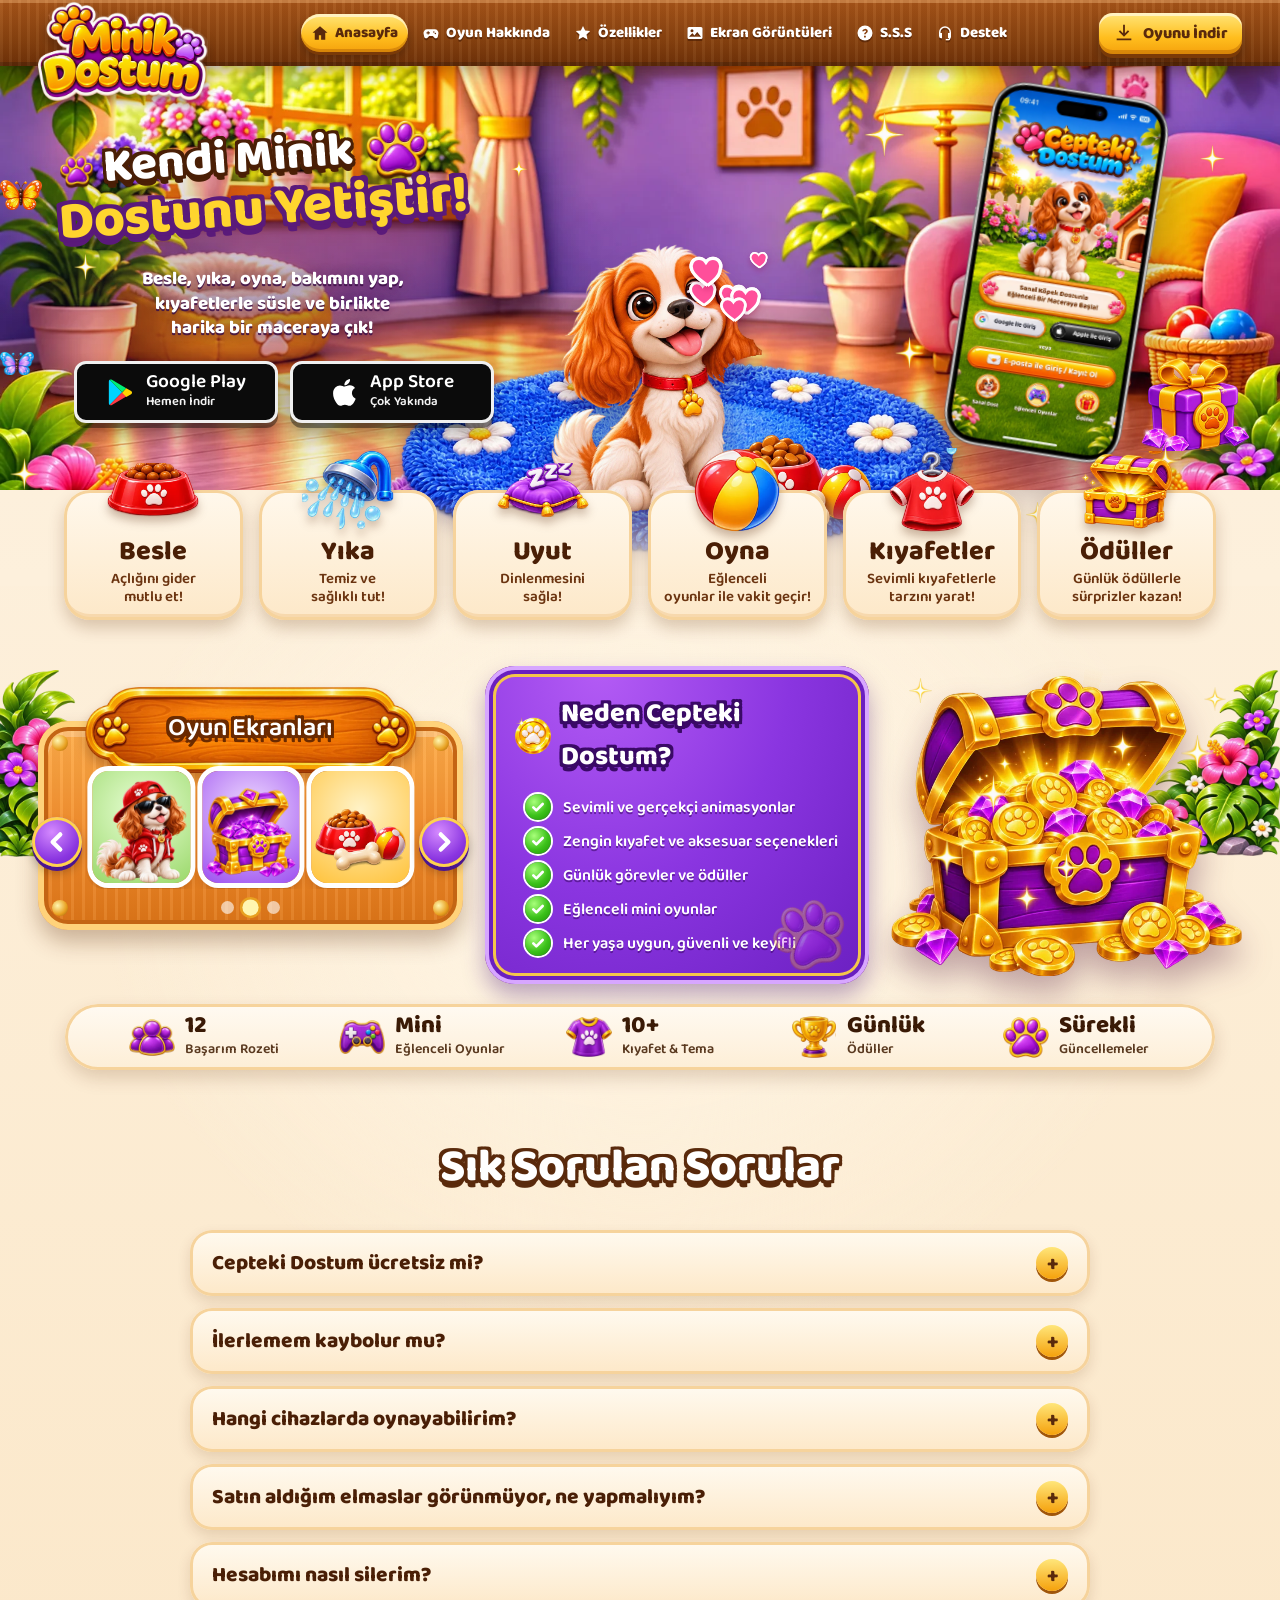
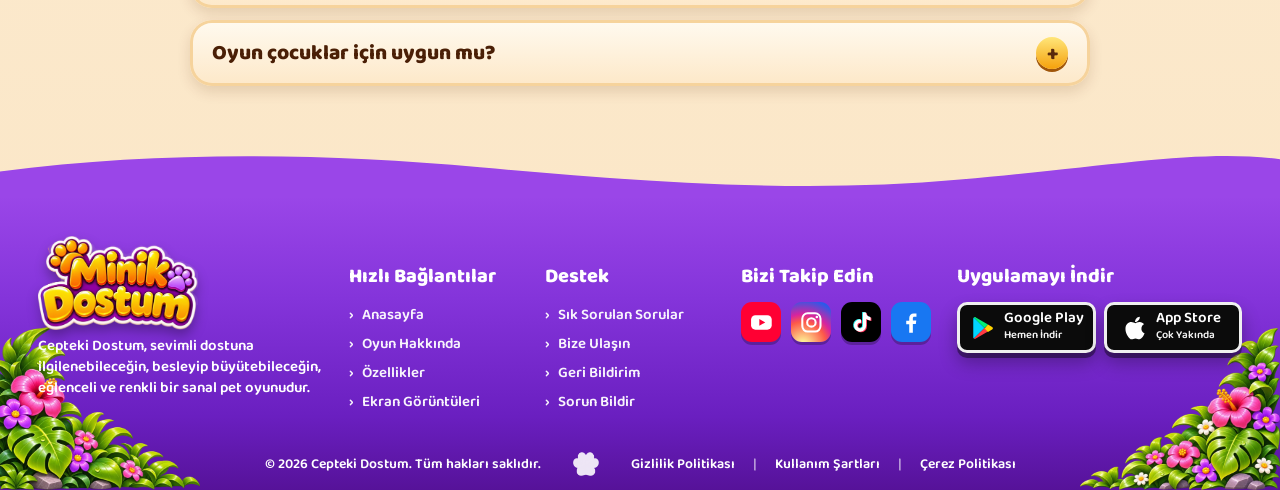
==== commit 7943d0f3: "Siteye oyun ekranı görsellerini ve sosyal hesapları ekle. Co-authored-by: Cursor <cursoragent@cursor" ====
--- a/index.html
+++ b/index.html
@@ -35,9 +35,28 @@
         <img class="props pop-in" style="--pd:.4s" src="img/props.webp" alt="" data-depth="18">
         <div class="phone pm pop-in" style="--pd:.45s" data-depth="-10">
           <img class="scr on" src="img/ph-welcome.webp" alt="Cepteki Dostum karşılama ekranı">
-          <img class="scr" src="img/ph-login.webp" alt="Giriş ekranı" loading="lazy">
-          <img class="scr" src="img/ph-loading.webp" alt="Yükleme ekranı" loading="lazy">
-          <img class="scr" src="img/ph-quests.webp" alt="Görevler ekranı" loading="lazy">
+          <img class="scr" src="img/screens/01-giris.webp" alt="Giriş ekranı" loading="lazy">
+          <img class="scr" src="img/screens/02-yukleme.webp" alt="Yükleme ekranı" loading="lazy">
+          <img class="scr" src="img/screens/03-ana-ekran.webp" alt="Ana ekran" loading="lazy">
+          <img class="scr" src="img/screens/04-mama.webp" alt="Mama zamanı" loading="lazy">
+          <img class="scr" src="img/screens/05-banyo.webp" alt="Yıkama zamanı" loading="lazy">
+          <img class="scr" src="img/screens/06-uyku.webp" alt="Uyku zamanı" loading="lazy">
+          <img class="scr" src="img/screens/07-uyku-gece.webp" alt="Dostun uyuyor" loading="lazy">
+          <img class="scr" src="img/screens/08-park.webp" alt="Parkta oyun" loading="lazy">
+          <img class="scr" src="img/screens/09-park-getiriyor.webp" alt="Top getirme" loading="lazy">
+          <img class="scr" src="img/screens/10-kiyafet.webp" alt="Kıyafetler" loading="lazy">
+          <img class="scr" src="img/screens/11-gorevler.webp" alt="Görevler" loading="lazy">
+          <img class="scr" src="img/screens/12-oyunlar.webp" alt="Oyunlar" loading="lazy">
+          <img class="scr" src="img/screens/13-yapboz-liste.webp" alt="Yapboz seçimi" loading="lazy">
+          <img class="scr" src="img/screens/14-yapboz.webp" alt="Yapboz" loading="lazy">
+          <img class="scr" src="img/screens/15-yapboz-bitti.webp" alt="Yapboz tamamlandı" loading="lazy">
+          <img class="scr" src="img/screens/16-yaris-lobi.webp" alt="Yarış" loading="lazy">
+          <img class="scr" src="img/screens/17-yaris.webp" alt="Yarış oyunu" loading="lazy">
+          <img class="scr" src="img/screens/18-balik-lobi.webp" alt="Balık tut" loading="lazy">
+          <img class="scr" src="img/screens/19-balik.webp" alt="Balık tutma oyunu" loading="lazy">
+          <img class="scr" src="img/screens/20-plaj.webp" alt="Plaj" loading="lazy">
+          <img class="scr" src="img/screens/21-veteriner.webp" alt="Veteriner" loading="lazy">
+          <img class="scr" src="img/screens/22-album.webp" alt="Sticker albümü" loading="lazy">
           <img class="scr" src="img/ph-daily.webp" alt="Günlük ödül ekranı" loading="lazy">
         </div>
         <img class="gift pop-in" style="--pd:.55s" src="img/gift.webp" alt="" data-depth="22">
--- a/css/site.css
+++ b/css/site.css
@@ -4,9 +4,12 @@
 :root { --brown: #6b3410; --brown2: #8a5a34; --purple: #7b2fd0; --shadow: 0 10px 24px rgba(90, 40, 5, .25); }
 * { box-sizing: border-box; }
 html { scroll-behavior: smooth; scroll-padding-top: 90px; }
-html { overflow-x: hidden; } body { overflow-x: hidden; }
-@supports (overflow: clip) { html { overflow-x: visible; } html, body { overflow-x: clip; } }
-body { margin: 0; font-family: 'Baloo', system-ui, -apple-system, 'Segoe UI', sans-serif; font-weight: 600; color: var(--brown); overflow-x: hidden; -webkit-font-smoothing: antialiased;
+/* Only ONE scroller (the page). 'hidden' on both html and body turns body into a
+   second scroll box -> a double scrollbar on desktop. 'clip' cuts the sideways
+   overflow without creating a scroll box. */
+html { overflow-x: hidden; }
+@supports (overflow: clip) { html { overflow-x: clip; } body { overflow-x: clip; } }
+body { margin: 0; font-family: 'Baloo', system-ui, -apple-system, 'Segoe UI', sans-serif; font-weight: 600; color: var(--brown); -webkit-font-smoothing: antialiased;
   background: #fdf0dc; }
 img { display: block; max-width: 100%; }
 a { color: inherit; }
@@ -590,9 +593,7 @@
 .socials a { position: relative; overflow: hidden; }
 .socials a svg { width: 26px; height: 26px; display: block; }
 .socials .yt { background: #ff0033; }
-.socials .yt::before { content: ''; position: absolute; left: 9px; right: 9px; top: 12px; bottom: 12px; border-radius: 7px; background: #fff; }
-.socials .yt svg { position: relative; z-index: 1; }
-.socials .yt svg path { fill: #ff0033; }
+.socials a svg { width: 62%; height: 62%; margin: auto; }
 .socials .ig { background: radial-gradient(circle at 30% 107%, #fdf497 0%, #fdf497 5%, #fd5949 45%, #d6249f 60%, #285aeb 90%); }
 .socials .tt { background: #000; }
 .socials .fb { background: #1877f2; }
@@ -602,3 +603,11 @@
 .phone.pm::before { display: none; }
 .phone.pm .scr { position: absolute; inset: 0; width: 100%; height: 100%; object-fit: contain; background: none; opacity: 0; transition: opacity .9s ease; }
 .phone.pm .scr.on { opacity: 1; }
+
+/* Mobilde özellik kartları: kaydırmalı şerit yerine 2'li ızgara (2-2-2) */
+@media (max-width: 700px) {
+  .features .wrap { display: grid; grid-template-columns: repeat(2, 1fr); gap: 54px 12px; width: auto; margin: 0 4vw; padding: 46px 0 8px; overflow: visible; scroll-snap-type: none; }
+  .feat { flex: none; min-width: 0; }
+}
+@media (max-width: 360px) { .feat { flex-basis: auto; } .features .wrap { gap: 50px 10px; } }
+@media (max-width: 700px) { .features + .swipe-hint, .swipe-hint { display: none !important; } }
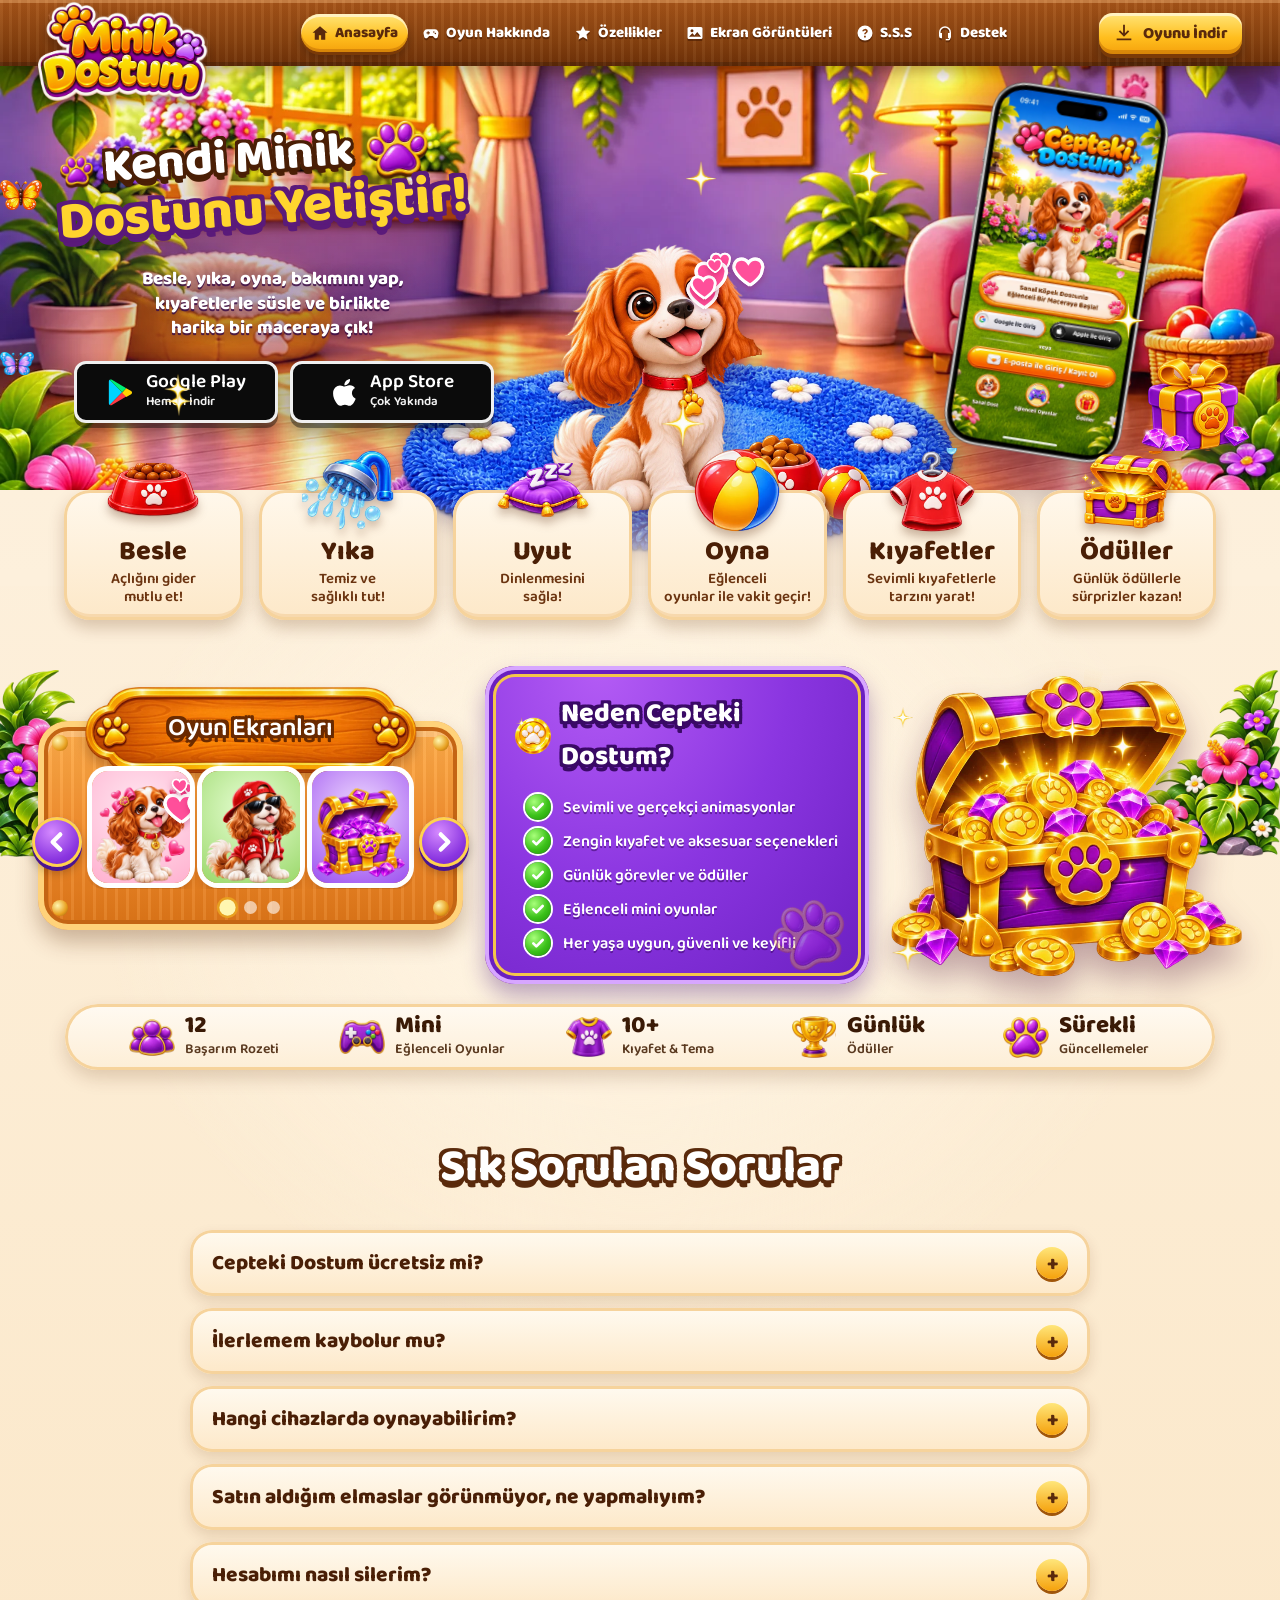
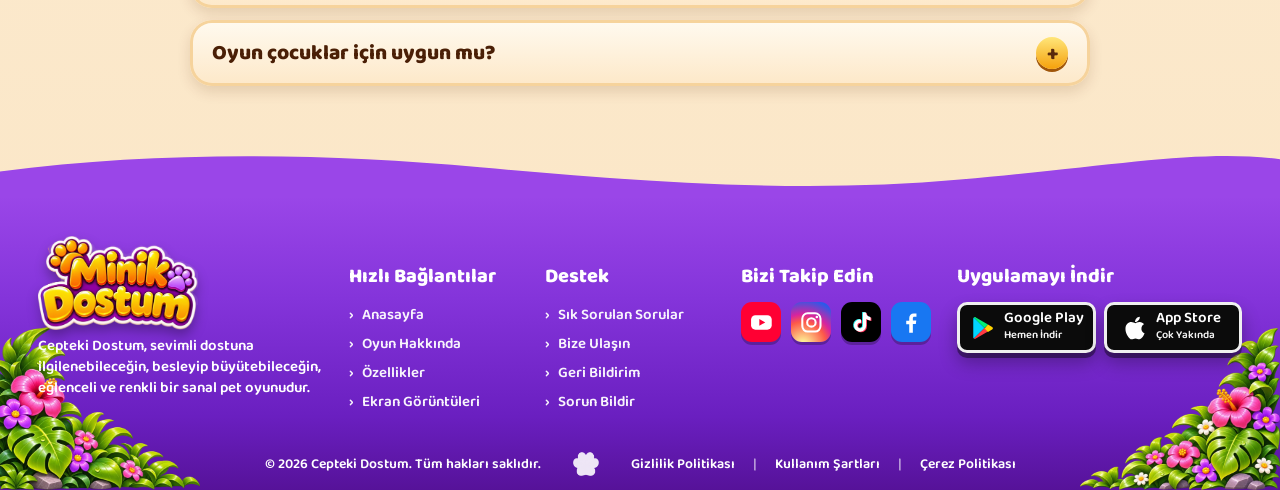
==== commit 03b43a40: "Site stil dosyasına sürüm ekle ki yayın güncellensin. Co-authored-by: Cursor <cursoragent@cursor.com" ====
--- a/index.html
+++ b/index.html
@@ -13,7 +13,7 @@
 <link rel="apple-touch-icon" href="img/apple-touch-icon.png">
 <link rel="preload" href="fonts/Baloo2-ExtraBold.ttf" as="font" type="font/ttf" crossorigin>
 <link rel="preload" href="img/room.webp" as="image">
-<link rel="stylesheet" href="css/site.css">
+<link rel="stylesheet" href="css/site.css?v=2">
 </head>
 <body data-page="home">
 <header data-nav></header>
